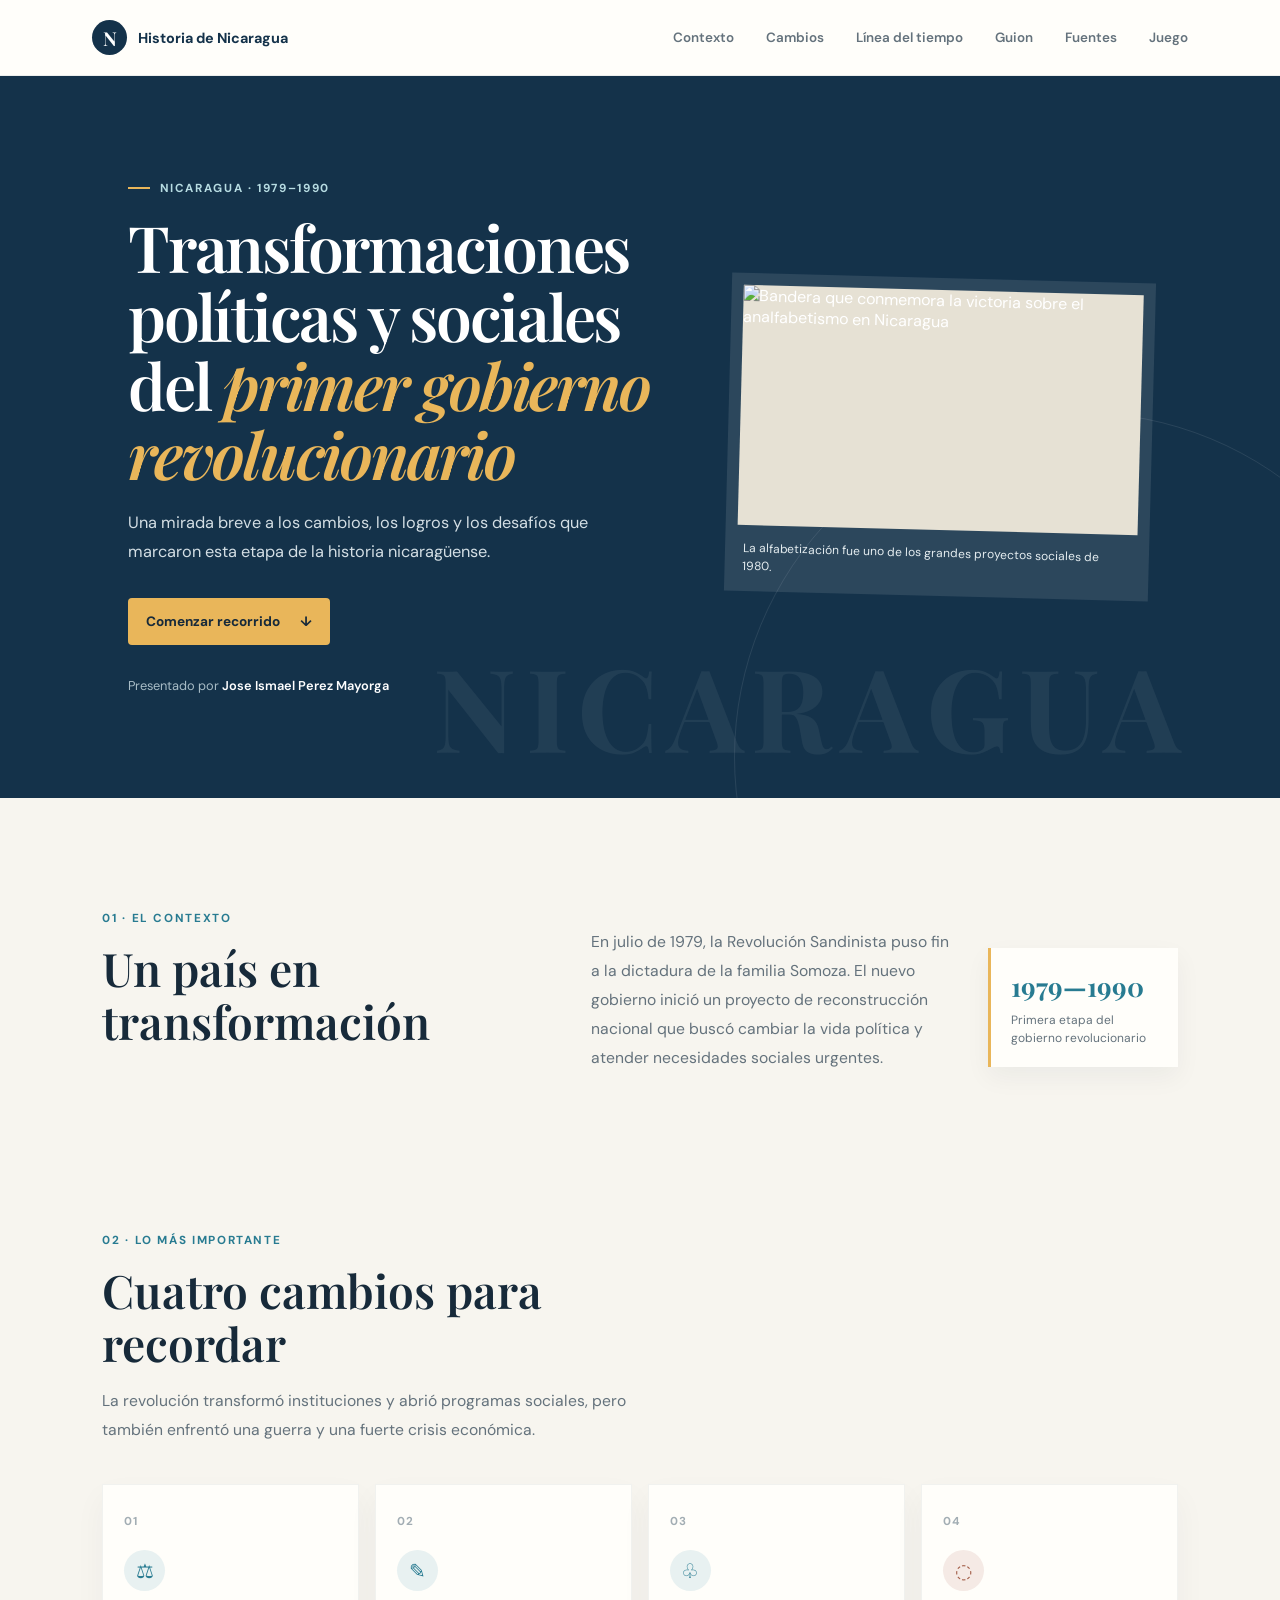
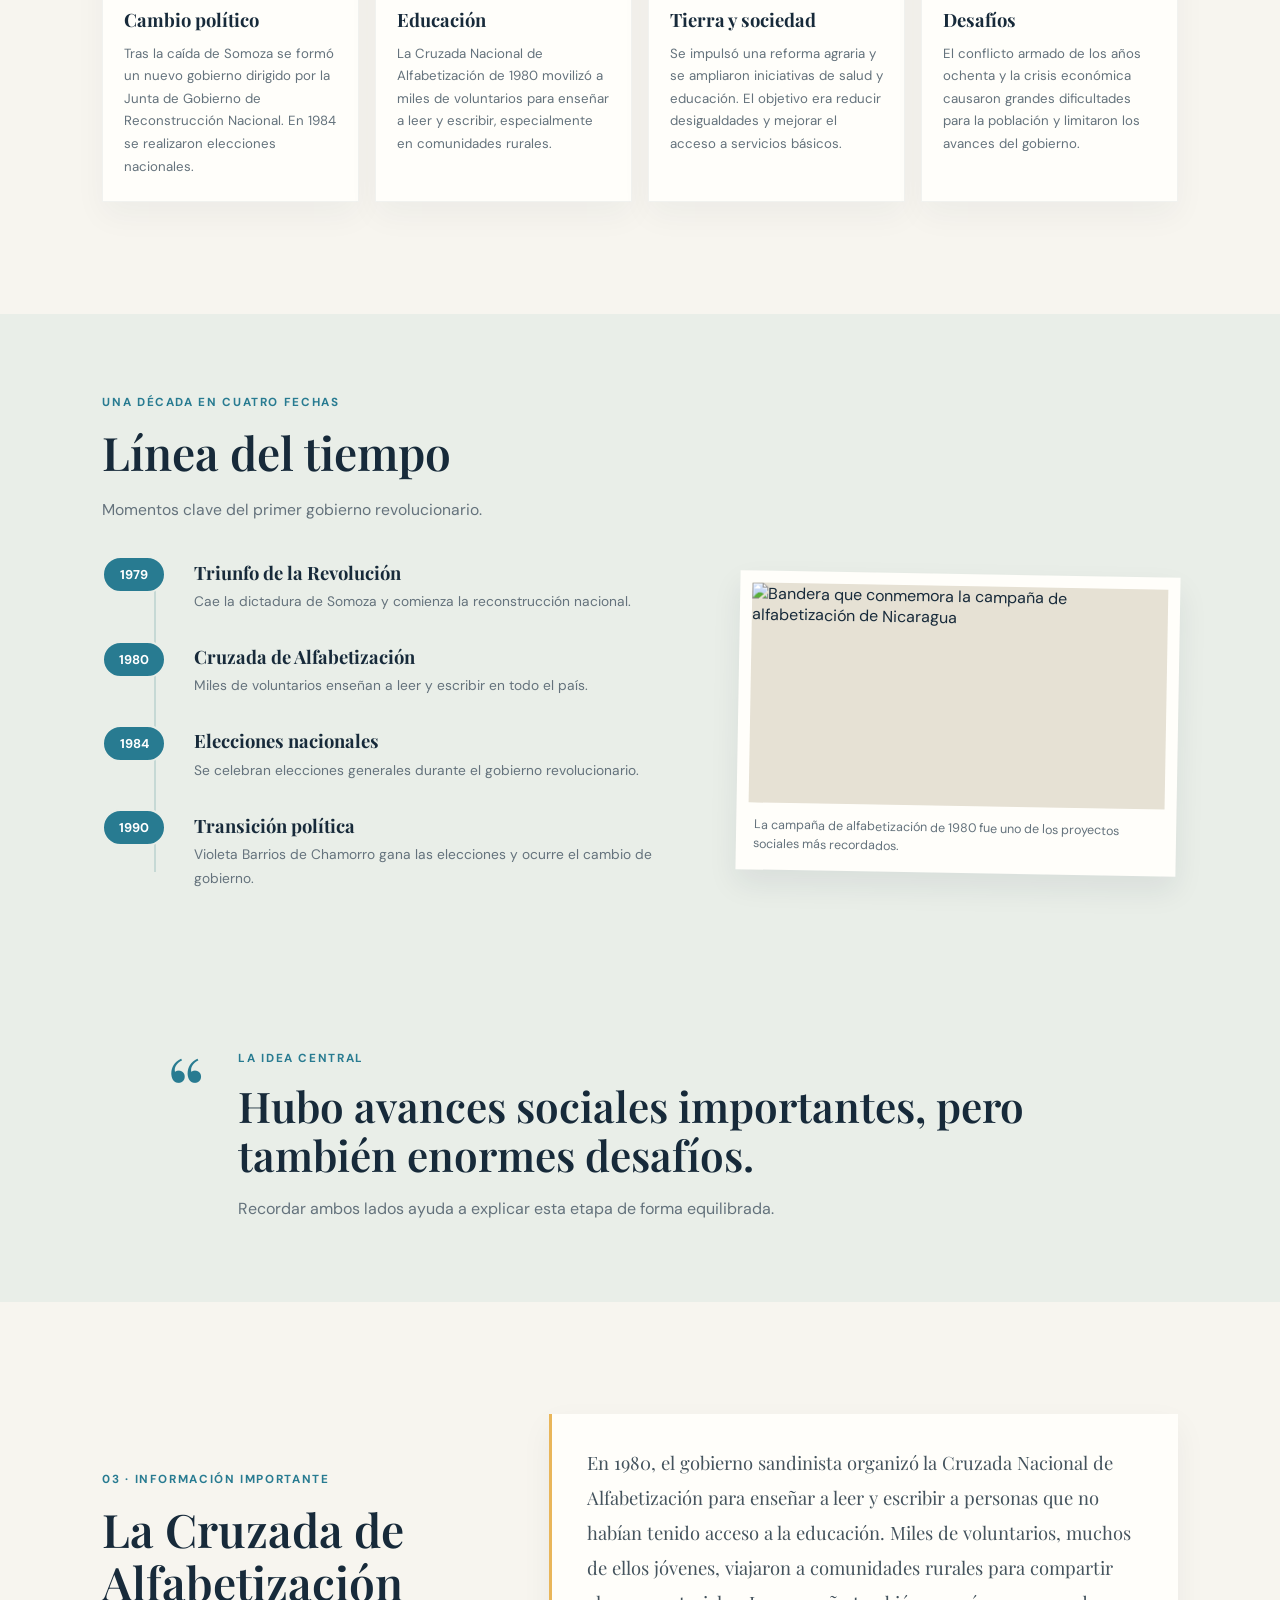
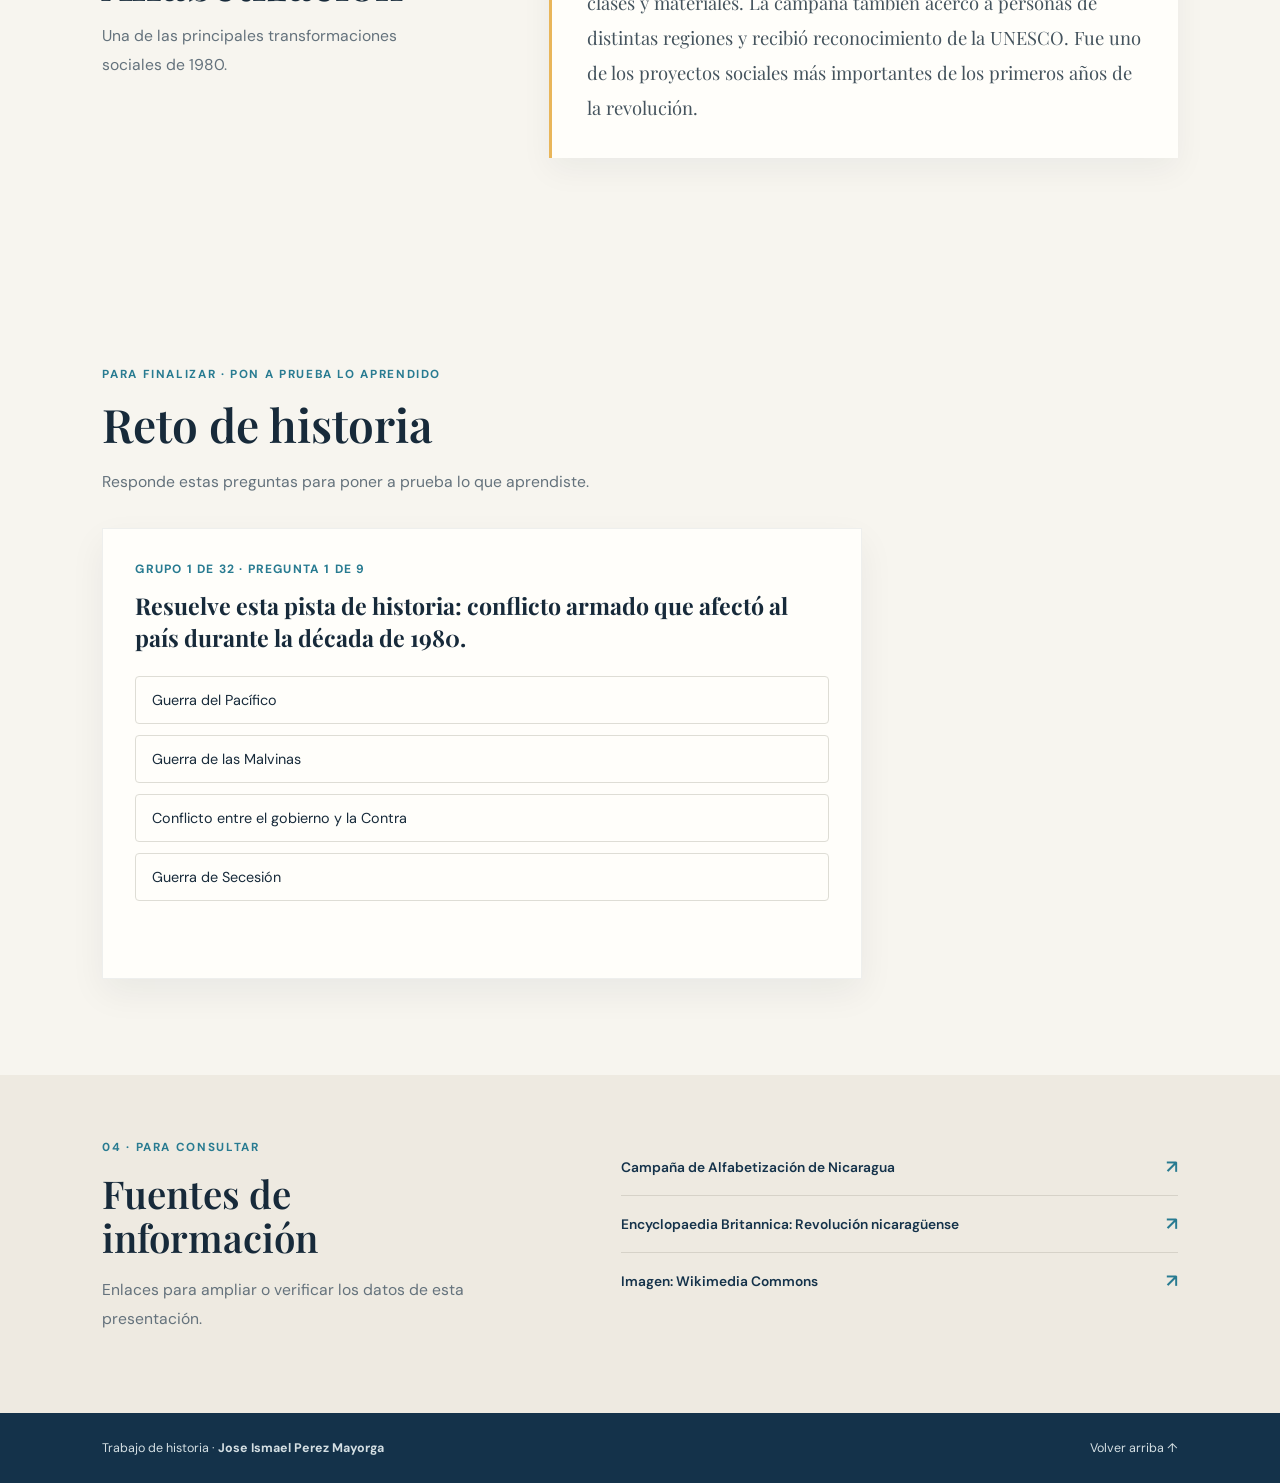
==== index.html @ a2d49618 "Simplify history quiz introduction Co-authored-by: Copilot <223556219+Copilot@users.noreply.github.c" ====
<!doctype html>
<html lang="es">
<head>
  <meta charset="utf-8">
  <meta name="viewport" content="width=device-width, initial-scale=1">
  <meta name="description" content="Presentación sobre las transformaciones políticas y sociales del primer gobierno revolucionario de Nicaragua.">
  <title>El primer gobierno revolucionario de Nicaragua</title>
  <link rel="preconnect" href="https://fonts.googleapis.com">
  <link rel="preconnect" href="https://fonts.gstatic.com" crossorigin>
  <link href="https://fonts.googleapis.com/css2?family=DM+Sans:wght@400;500;600;700&family=Playfair+Display:wght@600;700&display=swap" rel="stylesheet">
  <link rel="stylesheet" href="style.css">
  <script src="script.js" defer></script>
</head>
<body>
  <a class="skip-link" href="#contenido">Saltar al contenido</a>
  <header class="site-header">
    <a class="brand" href="#inicio" aria-label="Ir al inicio">
      <span class="brand-mark" aria-hidden="true">N</span>
      <span>Historia de Nicaragua</span>
    </a>
    <button class="menu-toggle" id="menuToggle" type="button" aria-expanded="false" aria-controls="siteNav">
      Menú
    </button>
    <nav class="site-nav" id="siteNav" aria-label="Navegación principal">
      <a href="#contexto">Contexto</a>
      <a href="#cambios">Cambios</a>
      <a href="#linea-tiempo">Línea del tiempo</a>
      <a href="#guion">Guion</a>
      <a href="#fuentes">Fuentes</a>
      <a href="#juego">Juego</a>
    </nav>
  </header>

  <main id="contenido">
    <section class="hero" id="inicio">
      <div class="hero-copy">
        <p class="eyebrow"><span></span> Nicaragua · 1979–1990</p>
        <h1>Transformaciones políticas y sociales del <em>primer gobierno revolucionario</em></h1>
        <p class="hero-intro">Una mirada breve a los cambios, los logros y los desafíos que marcaron esta etapa de la historia nicaragüense.</p>
        <a class="button button-light" href="#contexto">Comenzar recorrido <span aria-hidden="true">↓</span></a>
        <p class="student-name">Presentado por <strong>Jose Ismael Perez Mayorga</strong></p>
      </div>
      <figure class="hero-image">
        <img
          src="https://upload.wikimedia.org/wikipedia/commons/0/0a/Bandera_territorio_victorioso_analfabetismo.jpg"
          alt="Bandera que conmemora la victoria sobre el analfabetismo en Nicaragua"
          loading="eager">
        <figcaption>La alfabetización fue uno de los grandes proyectos sociales de 1980.</figcaption>
      </figure>
      <span class="hero-decoration" aria-hidden="true">NICARAGUA</span>
    </section>

    <section class="section intro-section" id="contexto">
      <div class="section-heading">
        <p class="eyebrow">01 · El contexto</p>
        <h2>Un país en transformación</h2>
      </div>
      <div class="intro-content">
        <p>En julio de 1979, la Revolución Sandinista puso fin a la dictadura de la familia Somoza. El nuevo gobierno inició un proyecto de reconstrucción nacional que buscó cambiar la vida política y atender necesidades sociales urgentes.</p>
        <div class="date-card">
          <strong>1979—1990</strong>
          <span>Primera etapa del gobierno revolucionario</span>
        </div>
      </div>
    </section>

    <section class="section changes-section" id="cambios">
      <div class="section-heading">
        <p class="eyebrow">02 · Lo más importante</p>
        <h2>Cuatro cambios para recordar</h2>
        <p class="section-lead">La revolución transformó instituciones y abrió programas sociales, pero también enfrentó una guerra y una fuerte crisis económica.</p>
      </div>
      <div class="change-grid">
        <article class="change-card">
          <span class="card-number">01</span>
          <span class="card-icon" aria-hidden="true">⚖</span>
          <h3>Cambio político</h3>
          <p>Tras la caída de Somoza se formó un nuevo gobierno dirigido por la Junta de Gobierno de Reconstrucción Nacional. En 1984 se realizaron elecciones nacionales.</p>
        </article>
        <article class="change-card">
          <span class="card-number">02</span>
          <span class="card-icon" aria-hidden="true">✎</span>
          <h3>Educación</h3>
          <p>La Cruzada Nacional de Alfabetización de 1980 movilizó a miles de voluntarios para enseñar a leer y escribir, especialmente en comunidades rurales.</p>
        </article>
        <article class="change-card">
          <span class="card-number">03</span>
          <span class="card-icon" aria-hidden="true">♧</span>
          <h3>Tierra y sociedad</h3>
          <p>Se impulsó una reforma agraria y se ampliaron iniciativas de salud y educación. El objetivo era reducir desigualdades y mejorar el acceso a servicios básicos.</p>
        </article>
        <article class="change-card challenge-card">
          <span class="card-number">04</span>
          <span class="card-icon" aria-hidden="true">◌</span>
          <h3>Desafíos</h3>
          <p>El conflicto armado de los años ochenta y la crisis económica causaron grandes dificultades para la población y limitaron los avances del gobierno.</p>
        </article>
      </div>
    </section>

    <section class="timeline-section" id="linea-tiempo">
      <div class="section timeline-inner">
        <div class="section-heading">
          <p class="eyebrow">Una década en cuatro fechas</p>
          <h2>Línea del tiempo</h2>
          <p class="section-lead">Momentos clave del primer gobierno revolucionario.</p>
        </div>
        <div class="timeline-layout">
          <ol class="timeline-list">
            <li class="timeline-item">
              <span class="timeline-year">1979</span>
              <div>
                <h3>Triunfo de la Revolución</h3>
                <p>Cae la dictadura de Somoza y comienza la reconstrucción nacional.</p>
              </div>
            </li>
            <li class="timeline-item">
              <span class="timeline-year">1980</span>
              <div>
                <h3>Cruzada de Alfabetización</h3>
                <p>Miles de voluntarios enseñan a leer y escribir en todo el país.</p>
              </div>
            </li>
            <li class="timeline-item">
              <span class="timeline-year">1984</span>
              <div>
                <h3>Elecciones nacionales</h3>
                <p>Se celebran elecciones generales durante el gobierno revolucionario.</p>
              </div>
            </li>
            <li class="timeline-item">
              <span class="timeline-year">1990</span>
              <div>
                <h3>Transición política</h3>
                <p>Violeta Barrios de Chamorro gana las elecciones y ocurre el cambio de gobierno.</p>
              </div>
            </li>
          </ol>
          <figure class="timeline-image">
            <img
              src="https://upload.wikimedia.org/wikipedia/commons/0/0a/Bandera_territorio_victorioso_analfabetismo.jpg"
              alt="Bandera que conmemora la campaña de alfabetización de Nicaragua"
              loading="lazy">
            <figcaption>La campaña de alfabetización de 1980 fue uno de los proyectos sociales más recordados.</figcaption>
          </figure>
        </div>
      </div>
    </section>

    <section class="highlight-section">
      <div class="highlight-mark" aria-hidden="true">“</div>
      <div>
        <p class="eyebrow">La idea central</p>
        <h2>Hubo avances sociales importantes, pero también enormes desafíos.</h2>
        <p>Recordar ambos lados ayuda a explicar esta etapa de forma equilibrada.</p>
      </div>
    </section>

    <section class="section script-section" id="guion">
      <div class="script-label">
        <p class="eyebrow">03 · Información importante</p>
        <h2>La Cruzada de Alfabetización</h2>
        <p>Una de las principales transformaciones sociales de 1980.</p>
      </div>
      <blockquote id="scriptText">En 1980, el gobierno sandinista organizó la Cruzada Nacional de Alfabetización para enseñar a leer y escribir a personas que no habían tenido acceso a la educación. Miles de voluntarios, muchos de ellos jóvenes, viajaron a comunidades rurales para compartir clases y materiales. La campaña también acercó a personas de distintas regiones y recibió reconocimiento de la UNESCO. Fue uno de los proyectos sociales más importantes de los primeros años de la revolución.</blockquote>
    </section>

    <section class="quiz-section" id="juego">
      <div class="section quiz-inner">
        <div class="section-heading">
          <p class="eyebrow">Para finalizar · Pon a prueba lo aprendido</p>
          <h2>Reto de historia</h2>
          <p class="section-lead">Responde estas preguntas para poner a prueba lo que aprendiste.</p>
        </div>
        <div class="quiz-card" id="quizCard">
          <p class="quiz-progress" id="quizProgress" aria-live="polite"></p>
          <h3 class="quiz-question" id="quizQuestion"></h3>
          <div class="quiz-options" id="quizOptions"></div>
          <p class="quiz-feedback" id="quizFeedback" aria-live="polite"></p>
          <button class="button button-dark quiz-next" id="quizNext" type="button" hidden>Siguiente pregunta →</button>
        </div>
      </div>
    </section>

    <section class="sources-section" id="fuentes">
      <div class="section sources-inner">
        <div>
          <p class="eyebrow">04 · Para consultar</p>
          <h2>Fuentes de información</h2>
          <p>Enlaces para ampliar o verificar los datos de esta presentación.</p>
        </div>
        <ul class="source-list">
          <li><a href="https://en.wikipedia.org/wiki/Nicaraguan_Literacy_Campaign" target="_blank" rel="noopener noreferrer">Campaña de Alfabetización de Nicaragua <span>↗</span></a></li>
          <li><a href="https://www.britannica.com/event/Nicaraguan-Revolution" target="_blank" rel="noopener noreferrer">Encyclopaedia Britannica: Revolución nicaragüense <span>↗</span></a></li>
          <li><a href="https://commons.wikimedia.org/wiki/File:Bandera_territorio_victorioso_analfabetismo.jpg" target="_blank" rel="noopener noreferrer">Imagen: Wikimedia Commons <span>↗</span></a></li>
        </ul>
      </div>
    </section>
  </main>

  <footer class="site-footer">
    <p>Trabajo de historia · <strong>Jose Ismael Perez Mayorga</strong></p>
    <a href="#inicio">Volver arriba ↑</a>
  </footer>
</body>
</html>
---- style.css ----
:root {
  color-scheme: light;
  --ink: #172a3a;
  --muted: #64727c;
  --paper: #f7f5ef;
  --white: #fffefa;
  --navy: #14324a;
  --blue: #287b91;
  --gold: #e9b65a;
  --line: #deddd5;
  font-family: "DM Sans", sans-serif;
  font-synthesis: none;
  text-rendering: optimizeLegibility;
}

* {
  box-sizing: border-box;
}

html {
  scroll-behavior: smooth;
  overflow-x: clip;
}

body {
  margin: 0;
  background: var(--paper);
  color: var(--ink);
}

a {
  color: inherit;
}

img {
  max-width: 100%;
}

.skip-link {
  position: absolute;
  top: -3rem;
  left: 1rem;
  z-index: 10;
  padding: .7rem 1rem;
  background: var(--white);
}

.skip-link:focus {
  top: 1rem;
}

.site-header {
  position: relative;
  z-index: 2;
  display: flex;
  align-items: center;
  justify-content: space-between;
  min-height: 76px;
  padding: 0 7.2%;
  background: var(--white);
  border-bottom: 1px solid rgba(20, 50, 74, .08);
}

.brand,
.site-nav,
.site-nav a {
  display: flex;
  align-items: center;
}

.brand {
  gap: .7rem;
  color: var(--navy);
  font-size: .9rem;
  font-weight: 700;
  text-decoration: none;
}

.brand-mark {
  display: grid;
  width: 35px;
  height: 35px;
  place-items: center;
  border-radius: 50%;
  background: var(--navy);
  color: white;
  font-family: "Playfair Display", serif;
  font-size: 1.2rem;
}

.site-nav {
  gap: 2rem;
}

.site-nav a {
  min-height: 44px;
  color: var(--muted);
  font-size: .84rem;
  font-weight: 600;
  text-decoration: none;
  transition: color .2s ease;
}

.site-nav a:hover,
.site-nav a:focus-visible {
  color: var(--blue);
}

.menu-toggle {
  display: none;
  border: 1px solid var(--line);
  border-radius: 6px;
  background: transparent;
  color: var(--ink);
  font: inherit;
  padding: .55rem .8rem;
}

.hero {
  position: relative;
  display: grid;
  grid-template-columns: 1.12fr .88fr;
  align-items: center;
  gap: 6%;
  min-height: 590px;
  overflow: hidden;
  padding: 6.5rem 10%;
  background: var(--navy);
  color: white;
}

.hero::before {
  position: absolute;
  right: -9rem;
  bottom: -19rem;
  width: 43rem;
  height: 43rem;
  border: 1px solid rgba(255, 255, 255, .09);
  border-radius: 50%;
  content: "";
}

.hero-copy,
.hero-image {
  position: relative;
  z-index: 1;
}

.eyebrow {
  margin: 0 0 1rem;
  color: var(--blue);
  font-size: .73rem;
  font-weight: 700;
  letter-spacing: .14em;
  text-transform: uppercase;
}

.hero .eyebrow {
  display: flex;
  align-items: center;
  gap: .6rem;
  color: #b7dce2;
}

.hero .eyebrow span {
  width: 22px;
  height: 2px;
  background: var(--gold);
}

h1,
h2,
h3,
p,
figure {
  margin-top: 0;
}

h1,
h2 {
  font-family: "Playfair Display", Georgia, serif;
  font-weight: 600;
}

h1 {
  max-width: 700px;
  margin-bottom: 1.2rem;
  font-size: clamp(2.6rem, 5vw, 4.7rem);
  line-height: 1.08;
  letter-spacing: -.035em;
}

h1 em {
  color: var(--gold);
  font-weight: 600;
}

.hero-intro {
  max-width: 520px;
  margin-bottom: 2rem;
  color: #d3dee4;
  font-size: 1.02rem;
  line-height: 1.8;
}

.button {
  display: inline-flex;
  align-items: center;
  justify-content: center;
  gap: 1.2rem;
  min-height: 47px;
  padding: .75rem 1.15rem;
  border: 0;
  border-radius: 4px;
  font: inherit;
  font-size: .85rem;
  font-weight: 700;
  text-decoration: none;
  cursor: pointer;
  transition: transform .2s ease, background .2s ease;
}

.button:hover {
  transform: translateY(-2px);
}

.button-light {
  background: var(--gold);
  color: var(--ink);
}

.button-dark {
  background: var(--navy);
  color: white;
}

.student-name {
  margin: 2rem 0 0;
  color: #a9bdc7;
  font-size: .8rem;
}

.student-name strong {
  color: white;
  font-weight: 600;
}

.hero-image {
  width: min(100%, 430px);
  margin: 0 auto;
  padding: 12px;
  background: rgba(255, 255, 255, .1);
  transform: rotate(1.5deg);
}

.hero-image img {
  display: block;
  width: 100%;
  max-height: 325px;
  min-height: 240px;
  object-fit: cover;
  background: #e6e1d4;
}

.hero-image figcaption {
  padding: .85rem .35rem .25rem;
  color: #e5edf0;
  font-size: .75rem;
  line-height: 1.5;
}

.hero-decoration {
  position: absolute;
  right: 7%;
  bottom: 1rem;
  color: rgba(255, 255, 255, .06);
  font-family: "Playfair Display", serif;
  font-size: clamp(3rem, 9vw, 8rem);
  font-weight: 700;
  letter-spacing: .08em;
  pointer-events: none;
}

.section {
  width: min(1120px, 84%);
  margin: 0 auto;
}

.intro-section > *,
.intro-content > *,
.timeline-layout > *,
.script-section > *,
.sources-inner > *,
.change-card {
  min-width: 0;
}

.intro-section {
  display: grid;
  grid-template-columns: .8fr 1.2fr;
  gap: 9%;
  padding-top: 7rem;
  padding-bottom: 7rem;
}

.section h2,
.highlight-section h2 {
  margin-bottom: 1rem;
  font-size: clamp(2rem, 3.6vw, 3.2rem);
  line-height: 1.15;
}

.intro-content {
  display: grid;
  grid-template-columns: 1fr 190px;
  align-items: center;
  gap: 2rem;
}

.intro-content > p,
.section-lead,
.script-label > p:not(.eyebrow),
.sources-inner > div > p:not(.eyebrow) {
  color: var(--muted);
  font-size: .98rem;
  line-height: 1.85;
}

.date-card {
  display: flex;
  flex-direction: column;
  gap: .45rem;
  padding: 1.25rem;
  border-left: 3px solid var(--gold);
  background: var(--white);
  box-shadow: 0 10px 24px rgba(23, 42, 58, .05);
}

.date-card strong {
  color: var(--blue);
  font-family: "Playfair Display", serif;
  font-size: 1.65rem;
}

.date-card span {
  color: var(--muted);
  font-size: .75rem;
  line-height: 1.5;
}

.changes-section {
  padding-top: 1rem;
  padding-bottom: 7rem;
}

.timeline-section {
  padding: 5rem 0;
  background: #e9eee8;
}

.timeline-inner {
  padding: 0;
}

.timeline-section .section-heading {
  margin-bottom: 2rem;
}

.timeline-layout {
  display: grid;
  grid-template-columns: 1fr .8fr;
  align-items: center;
  gap: 8%;
}

.timeline-list {
  position: relative;
  display: grid;
  gap: 0;
  margin: 0;
  padding: 0;
  list-style: none;
}

.timeline-list::before {
  position: absolute;
  top: 1.15rem;
  bottom: 1.15rem;
  left: 3.2rem;
  width: 2px;
  background: #c6d9d5;
  content: "";
}

.timeline-item {
  position: relative;
  display: grid;
  grid-template-columns: 4.5rem 1fr;
  gap: 1.2rem;
  padding: 0 0 1.7rem;
}

.timeline-item:last-child {
  padding-bottom: 0;
}

.timeline-year {
  z-index: 1;
  display: grid;
  width: 4rem;
  height: 2.3rem;
  place-items: center;
  border: 2px solid #e9eee8;
  border-radius: 2rem;
  background: var(--blue);
  color: white;
  font-size: .8rem;
  font-weight: 700;
}

.timeline-item h3 {
  margin: .2rem 0 .35rem;
  font-family: "Playfair Display", Georgia, serif;
  font-size: 1.15rem;
}

.timeline-item p {
  max-width: 470px;
  margin-bottom: 0;
  color: var(--muted);
  font-size: .86rem;
  line-height: 1.7;
}

.timeline-image {
  margin: 0;
  padding: 12px;
  background: var(--white);
  box-shadow: 0 14px 30px rgba(23, 42, 58, .08);
  transform: rotate(1deg);
}

.timeline-image img {
  display: block;
  width: 100%;
  max-height: 300px;
  min-height: 220px;
  object-fit: cover;
  background: #e6e1d4;
}

.timeline-image figcaption {
  padding: .8rem .35rem .2rem;
  color: var(--muted);
  font-size: .78rem;
  line-height: 1.55;
}

.section-heading {
  max-width: 620px;
  margin-bottom: 2.5rem;
}

.section-lead {
  max-width: 570px;
  margin-bottom: 0;
}

.change-grid {
  display: grid;
  grid-template-columns: repeat(4, 1fr);
  gap: 1rem;
}

.change-card {
  position: relative;
  min-height: 275px;
  padding: 1.45rem 1.3rem;
  background: var(--white);
  border: 1px solid rgba(20, 50, 74, .06);
  box-shadow: 0 14px 30px rgba(23, 42, 58, .045);
}

.change-card::after {
  position: absolute;
  right: 0;
  bottom: 0;
  left: 0;
  height: 3px;
  background: var(--blue);
  content: "";
  transform: scaleX(0);
  transform-origin: left;
  transition: transform .25s ease;
}

.change-card:hover::after {
  transform: scaleX(1);
}

.challenge-card::after {
  background: #bb755b;
}

.card-number {
  color: #a2adb3;
  font-size: .72rem;
  font-weight: 700;
  letter-spacing: .1em;
}

.card-icon {
  display: grid;
  width: 41px;
  height: 41px;
  margin: 1.3rem 0 1rem;
  place-items: center;
  border-radius: 50%;
  background: #e8f1f1;
  color: var(--blue);
  font-size: 1.25rem;
}

.challenge-card .card-icon {
  background: #f5eae5;
  color: #a35e48;
}

.change-card h3 {
  margin-bottom: .65rem;
  font-family: "Playfair Display", Georgia, serif;
  font-size: 1.15rem;
}

.change-card p {
  margin-bottom: 0;
  color: var(--muted);
  font-size: .83rem;
  line-height: 1.7;
}

.highlight-section {
  display: flex;
  align-items: flex-start;
  gap: 2rem;
  padding: 5rem 13%;
  background: #e9eee8;
}

.highlight-mark {
  color: var(--blue);
  font-family: "Playfair Display", serif;
  font-size: 6rem;
  line-height: .8;
}

.highlight-section > div:last-child {
  max-width: 850px;
}

.highlight-section h2 {
  max-width: 800px;
  font-size: clamp(2rem, 3.3vw, 3rem);
}

.highlight-section > div > p:last-child {
  margin-bottom: 0;
  color: var(--muted);
  line-height: 1.7;
}

.script-section {
  display: grid;
  grid-template-columns: .7fr 1.3fr;
  align-items: center;
  gap: 10%;
  padding-top: 7rem;
  padding-bottom: 7rem;
}

.script-label h2 {
  margin-bottom: .75rem;
}

.script-label > p:not(.eyebrow) {
  margin-bottom: 1.4rem;
}

blockquote {
  margin: 0;
  padding: 2rem 2.2rem;
  border-left: 3px solid var(--gold);
  background: var(--white);
  box-shadow: 0 12px 30px rgba(23, 42, 58, .05);
  color: #44535d;
  font-family: "Playfair Display", Georgia, serif;
  font-size: 1.15rem;
  line-height: 1.9;
}

.sources-section {
  background: #eeeae1;
}

.sources-inner {
  display: grid;
  grid-template-columns: .85fr 1.15fr;
  gap: 10%;
  padding-top: 4rem;
  padding-bottom: 4rem;
}

.sources-inner h2 {
  font-size: 2.4rem;
}

.source-list {
  margin: 0;
  padding: 0;
  list-style: none;
}

.source-list li + li {
  border-top: 1px solid #d6d2c8;
}

.source-list a {
  display: flex;
  align-items: center;
  justify-content: space-between;
  gap: 1rem;
  min-height: 56px;
  color: var(--navy);
  font-size: .86rem;
  font-weight: 600;
  text-decoration: none;
}

.source-list a:hover {
  color: var(--blue);
}

.source-list span {
  color: var(--blue);
  font-size: 1.15rem;
}

.quiz-section {
  padding: 6rem 0;
  background: var(--paper);
}

.quiz-inner .section-heading {
  margin-bottom: 2rem;
}

.quiz-card {
  max-width: 760px;
  padding: 2rem;
  background: var(--white);
  border: 1px solid rgba(20, 50, 74, .07);
  box-shadow: 0 14px 34px rgba(23, 42, 58, .06);
}

.quiz-progress {
  margin-bottom: .8rem;
  color: var(--blue);
  font-size: .75rem;
  font-weight: 700;
  letter-spacing: .1em;
  text-transform: uppercase;
}

.quiz-question {
  margin-bottom: 1.3rem;
  font-family: "Playfair Display", Georgia, serif;
  font-size: 1.45rem;
  line-height: 1.4;
}

.quiz-options {
  display: grid;
  gap: .7rem;
}

.quiz-option {
  min-height: 48px;
  padding: .75rem 1rem;
  border: 1px solid var(--line);
  border-radius: 4px;
  background: transparent;
  color: var(--ink);
  font: inherit;
  font-size: .9rem;
  text-align: left;
  cursor: pointer;
  transition: border-color .2s ease, background .2s ease;
}

.quiz-option:hover:not(:disabled) {
  border-color: var(--blue);
  background: #f0f6f5;
}

.quiz-option.is-correct {
  border-color: #3e8c67;
  background: #edf6ef;
}

.quiz-option.is-incorrect {
  border-color: #bd6e5c;
  background: #fbefec;
}

.quiz-option:disabled {
  cursor: default;
}

.quiz-question,
.quiz-feedback,
.quiz-option,
.source-list a,
blockquote {
  overflow-wrap: anywhere;
}

.quiz-feedback {
  min-height: 1.5rem;
  margin: 1rem 0 .3rem;
  color: var(--blue);
  font-size: .9rem;
  font-weight: 600;
  line-height: 1.6;
}

.quiz-next[hidden] {
  display: none;
}

.site-footer {
  display: flex;
  align-items: center;
  justify-content: space-between;
  min-height: 70px;
  padding: 1rem 8%;
  background: var(--navy);
  color: #d4dfe3;
  font-size: .78rem;
}

.site-footer p {
  margin: 0;
}

.site-footer a {
  text-decoration: none;
}

.site-footer a:hover {
  color: var(--gold);
}

:focus-visible {
  outline: 3px solid var(--gold);
  outline-offset: 3px;
}

@media (max-width: 920px) {
  .hero {
    gap: 4%;
    padding-right: 7%;
    padding-left: 7%;
  }

  .hero {
    grid-template-columns: minmax(0, 1.12fr) minmax(0, .88fr);
  }

  .change-grid {
    grid-template-columns: repeat(2, 1fr);
  }

  .change-card {
    min-height: 235px;
  }
}

@media (max-width: 800px) {
  .site-header {
    min-height: 68px;
    padding: 0 6%;
  }

  .menu-toggle {
    display: block;
  }

  .site-nav {
    position: absolute;
    top: 100%;
    right: 0;
    left: 0;
    display: none;
    align-items: stretch;
    gap: 0;
    padding: .5rem 6% 1rem;
    background: var(--white);
    box-shadow: 0 12px 20px rgba(23, 42, 58, .08);
  }

  .site-nav.is-open {
    display: flex;
    flex-direction: column;
  }

  .site-nav a {
    min-height: 44px;
    border-bottom: 1px solid var(--line);
  }
}

@media (min-width: 681px) and (max-width: 800px) {
  .hero {
    grid-template-columns: minmax(0, 1fr);
    gap: 2rem;
    min-height: 0;
    padding: 4rem 7%;
  }

  .hero-copy {
    max-width: 650px;
  }

  .hero-image {
    width: min(100%, 520px);
    margin-left: 0;
  }
}

@media (max-width: 680px) {
  .hero {
    grid-template-columns: minmax(0, 1fr);
    gap: 2.5rem;
    min-height: 0;
    padding: 4.5rem 6% 4rem;
  }

  h1 {
    font-size: clamp(2.2rem, 10vw, 3.2rem);
  }

  .hero-copy,
  .hero-image {
    min-width: 0;
  }

  .hero-image {
    width: min(100%, 420px);
    margin-left: 0;
  }

  .hero-image img {
    max-height: 260px;
  }

  .section {
    width: 88%;
  }

  .intro-section,
  .script-section,
  .sources-inner {
    grid-template-columns: 1fr;
    gap: 1.5rem;
  }

  .intro-section,
  .script-section {
    padding-top: 4.5rem;
    padding-bottom: 4.5rem;
  }

  .intro-content {
    grid-template-columns: 1fr;
    gap: 1rem;
  }

  .date-card {
    max-width: 230px;
  }

  .changes-section {
    padding-bottom: 4.5rem;
  }

  .timeline-section {
    padding: 4rem 0;
  }

  .timeline-layout {
    grid-template-columns: 1fr;
    gap: 2rem;
  }

  .timeline-image {
    width: min(100%, 430px);
  }

  .change-grid {
    grid-template-columns: 1fr;
  }

  .change-card {
    min-height: auto;
  }

  .highlight-section {
    gap: 1rem;
    padding: 3.5rem 6%;
  }

  .highlight-mark {
    font-size: 4rem;
  }

  blockquote {
    padding: 1.5rem;
    font-size: 1.03rem;
  }

  .quiz-section {
    padding: 4rem 0;
  }

  .quiz-card {
    padding: 1.4rem;
  }

  .sources-inner {
    padding-top: 3.5rem;
    padding-bottom: 3.5rem;
  }

  .site-footer {
    align-items: flex-start;
    gap: .8rem;
    flex-direction: column;
    padding: 1.3rem 6%;
  }
}

@media (max-width: 360px) {
  .brand {
    gap: .45rem;
    font-size: .78rem;
  }

  .brand-mark {
    width: 31px;
    height: 31px;
  }

  .hero-decoration {
    right: 3%;
    font-size: 2.8rem;
  }

  .timeline-item {
    grid-template-columns: 3.5rem minmax(0, 1fr);
    gap: .9rem;
  }

  .timeline-year {
    width: 3.4rem;
    font-size: .73rem;
  }

  .timeline-list::before {
    left: 2.7rem;
  }

  .quiz-card {
    padding: 1.1rem;
  }
}

@media (prefers-reduced-motion: reduce) {
  *,
  *::before,
  *::after {
    scroll-behavior: auto !important;
    transition-duration: .01ms !important;
  }
}
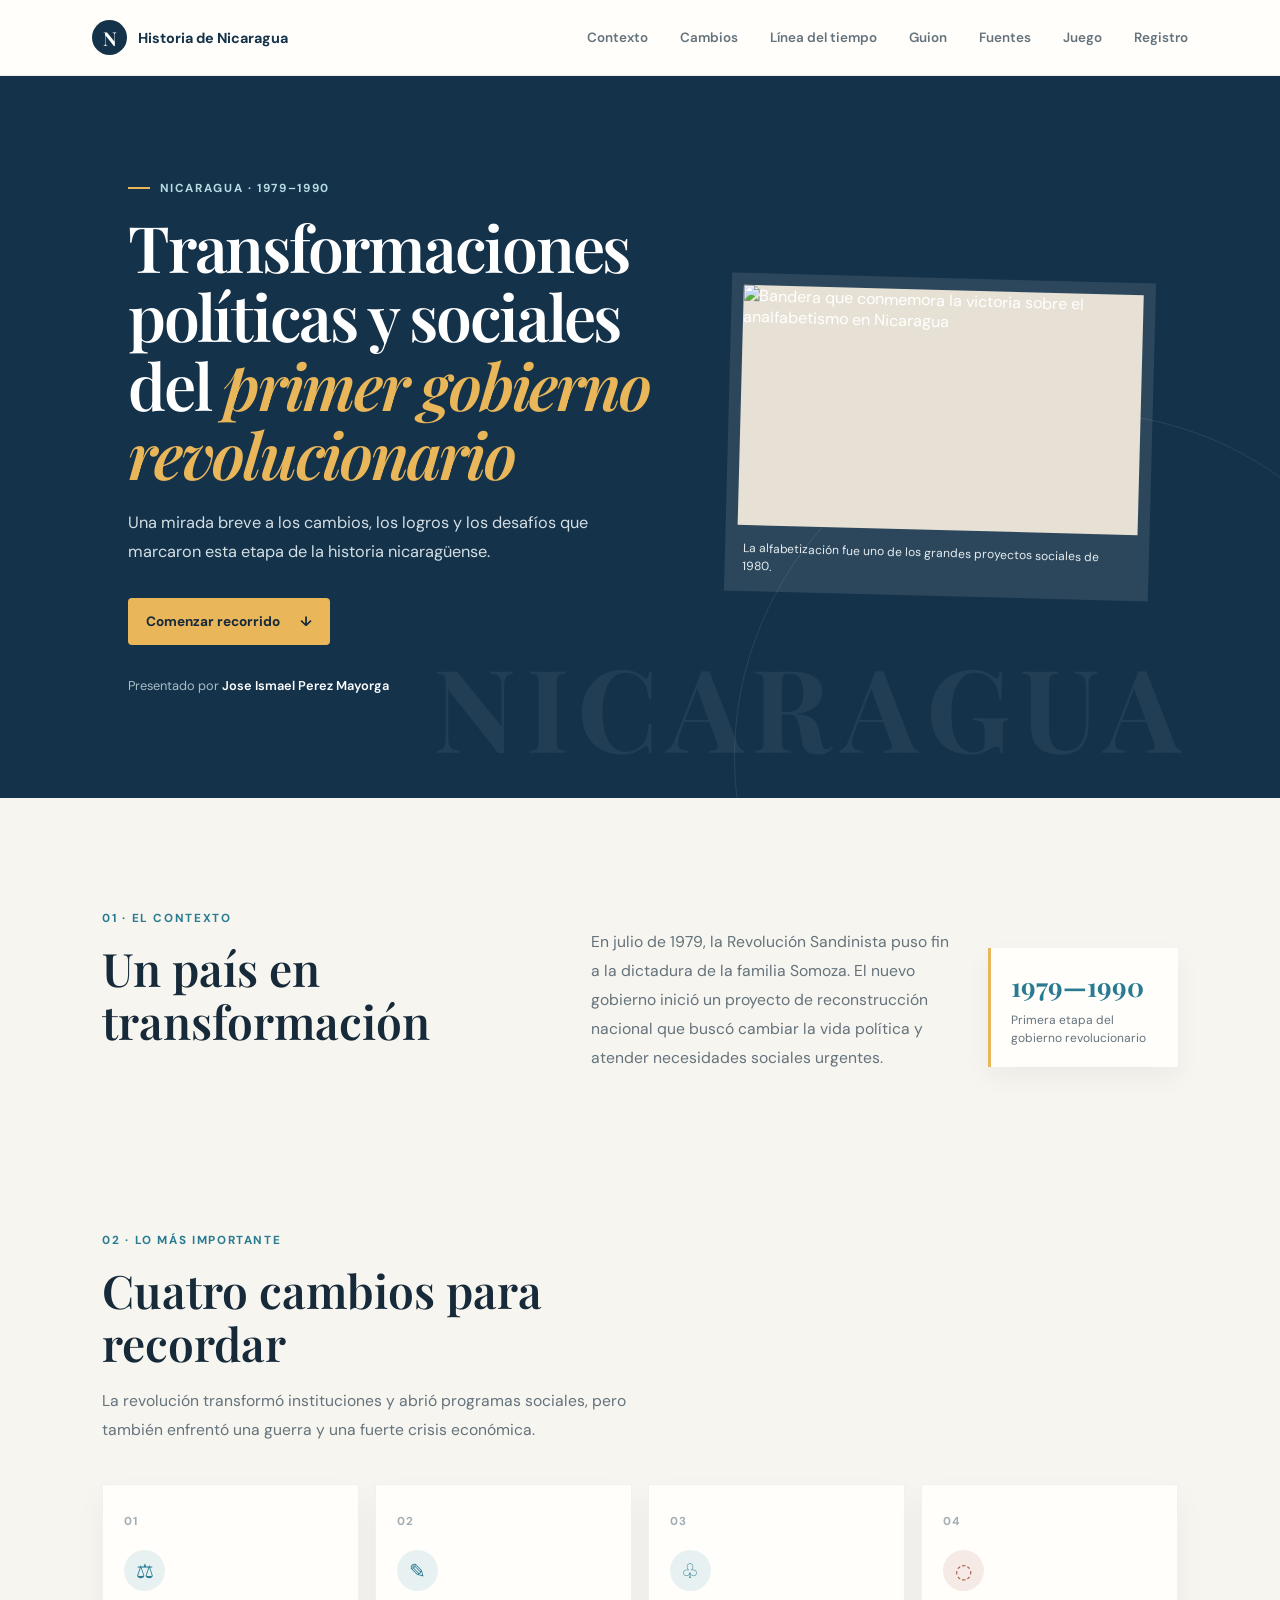
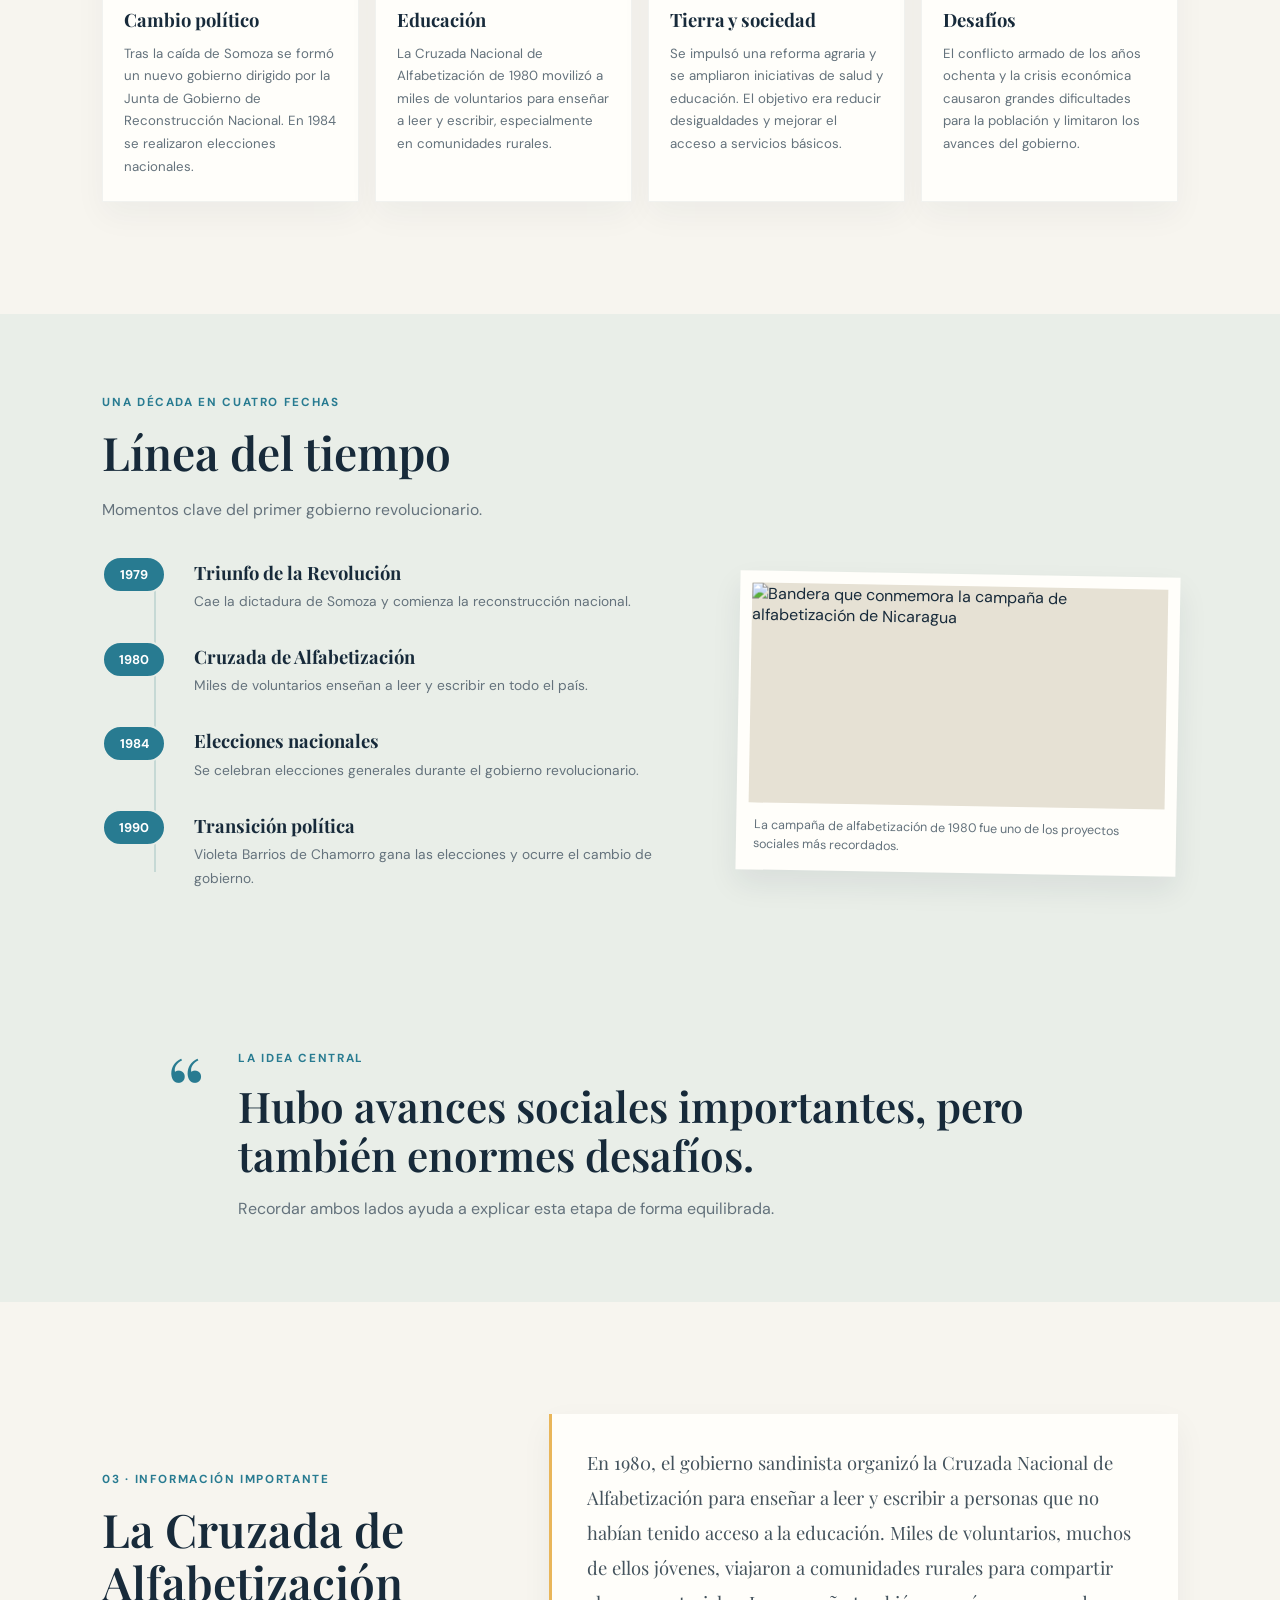
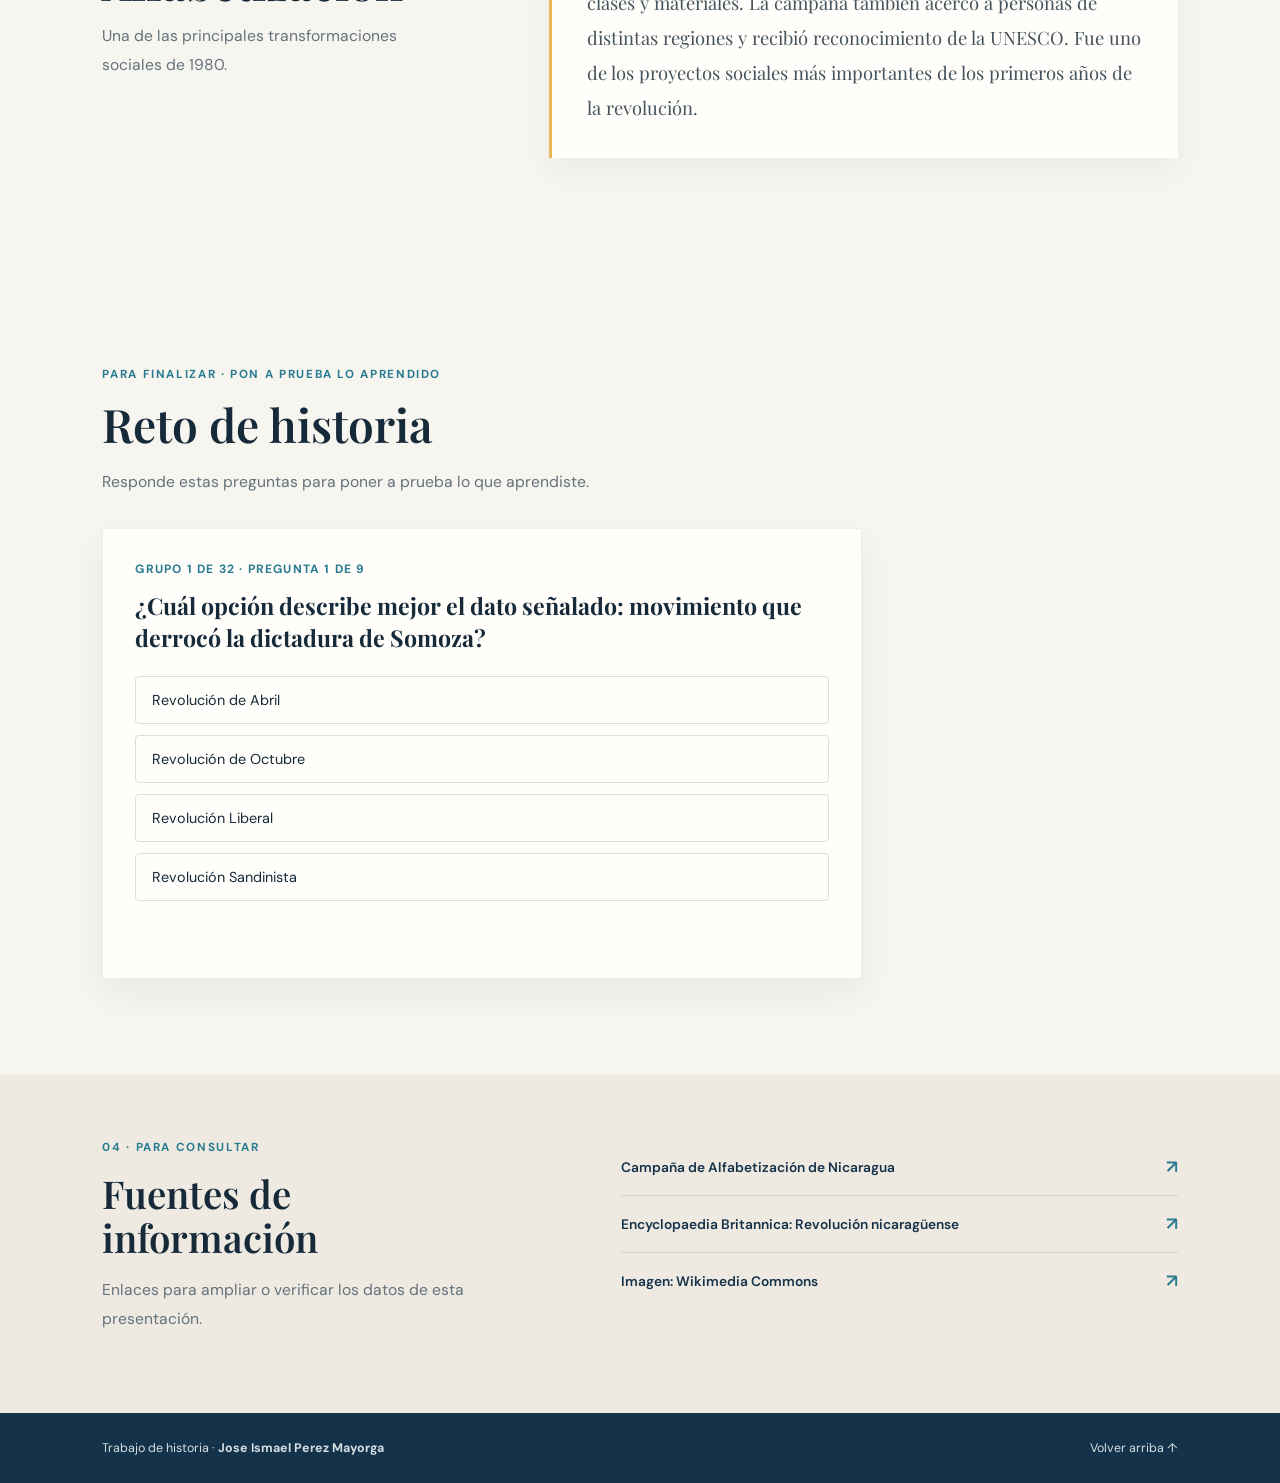
==== commit 8c74fd09: "Add transparent participant registration page Co-authored-by: Copilot <223556219+Copilot@users.norep" ====
--- a/index.html
+++ b/index.html
@@ -28,6 +28,7 @@
       <a href="#guion">Guion</a>
       <a href="#fuentes">Fuentes</a>
       <a href="#juego">Juego</a>
+      <a href="participantes.html">Registro</a>
     </nav>
   </header>
 
--- a/style.css
+++ b/style.css
@@ -737,6 +737,132 @@
   display: none;
 }
 
+.registration-main {
+  display: grid;
+  min-height: calc(100vh - 146px);
+  place-items: center;
+  padding: 4rem 6%;
+  background:
+    radial-gradient(ellipse at 10% 10%, rgba(233, 182, 90, .14), transparent 35%),
+    var(--paper);
+}
+
+.registration-card {
+  width: min(100%, 620px);
+  padding: clamp(1.4rem, 5vw, 3rem);
+  background: var(--white);
+  box-shadow: 0 16px 45px rgba(23, 42, 58, .08);
+}
+
+.registration-card h1 {
+  margin-bottom: .8rem;
+  color: var(--navy);
+  font-size: clamp(2.1rem, 6vw, 3.2rem);
+}
+
+.registration-intro {
+  margin-bottom: 1.5rem;
+  color: var(--muted);
+  line-height: 1.75;
+}
+
+.privacy-notice {
+  margin-bottom: 1.5rem;
+  padding: 1rem 1.1rem;
+  border-left: 3px solid var(--gold);
+  background: #f7f5ef;
+  font-size: .88rem;
+  line-height: 1.65;
+}
+
+.privacy-notice strong {
+  color: var(--navy);
+}
+
+.privacy-notice p {
+  margin: .35rem 0 0;
+  color: var(--muted);
+}
+
+.registration-form {
+  display: grid;
+  gap: .65rem;
+}
+
+.registration-form > label:not(.consent-label) {
+  margin-top: .35rem;
+  color: var(--ink);
+  font-size: .88rem;
+  font-weight: 700;
+}
+
+.registration-form > input {
+  width: 100%;
+  min-height: 48px;
+  padding: .7rem .8rem;
+  border: 1px solid var(--line);
+  border-radius: 4px;
+  background: white;
+  color: var(--ink);
+  font: inherit;
+}
+
+.registration-form > input:disabled {
+  background: #f0efeb;
+  color: #777;
+  cursor: not-allowed;
+}
+
+.consent-label {
+  display: flex;
+  align-items: flex-start;
+  gap: .7rem;
+  margin: .7rem 0;
+  color: var(--muted);
+  font-size: .83rem;
+  line-height: 1.6;
+}
+
+.consent-label input {
+  width: 18px;
+  height: 18px;
+  flex: 0 0 auto;
+  margin: .15rem 0 0;
+  accent-color: var(--blue);
+}
+
+.registration-submit {
+  justify-self: start;
+}
+
+.registration-submit:disabled {
+  opacity: .58;
+  cursor: not-allowed;
+  transform: none;
+}
+
+.registration-status {
+  min-height: 2.8rem;
+  margin: .25rem 0 0;
+  color: var(--muted);
+  font-size: .85rem;
+  line-height: 1.6;
+  overflow-wrap: anywhere;
+}
+
+.registration-back {
+  display: inline-block;
+  margin-top: 1rem;
+  color: var(--blue);
+  font-size: .88rem;
+  font-weight: 600;
+  text-decoration: none;
+}
+
+.registration-back:hover {
+  text-decoration: underline;
+}
+
 .site-footer {
   display: flex;
   align-items: center;
@@ -936,6 +1062,15 @@
     padding: 1.4rem;
   }
 
+  .registration-main {
+    min-height: calc(100vh - 134px);
+    padding: 2rem 6%;
+  }
+
+  .registration-submit {
+    width: 100%;
+  }
+
   .sources-inner {
     padding-top: 3.5rem;
     padding-bottom: 3.5rem;
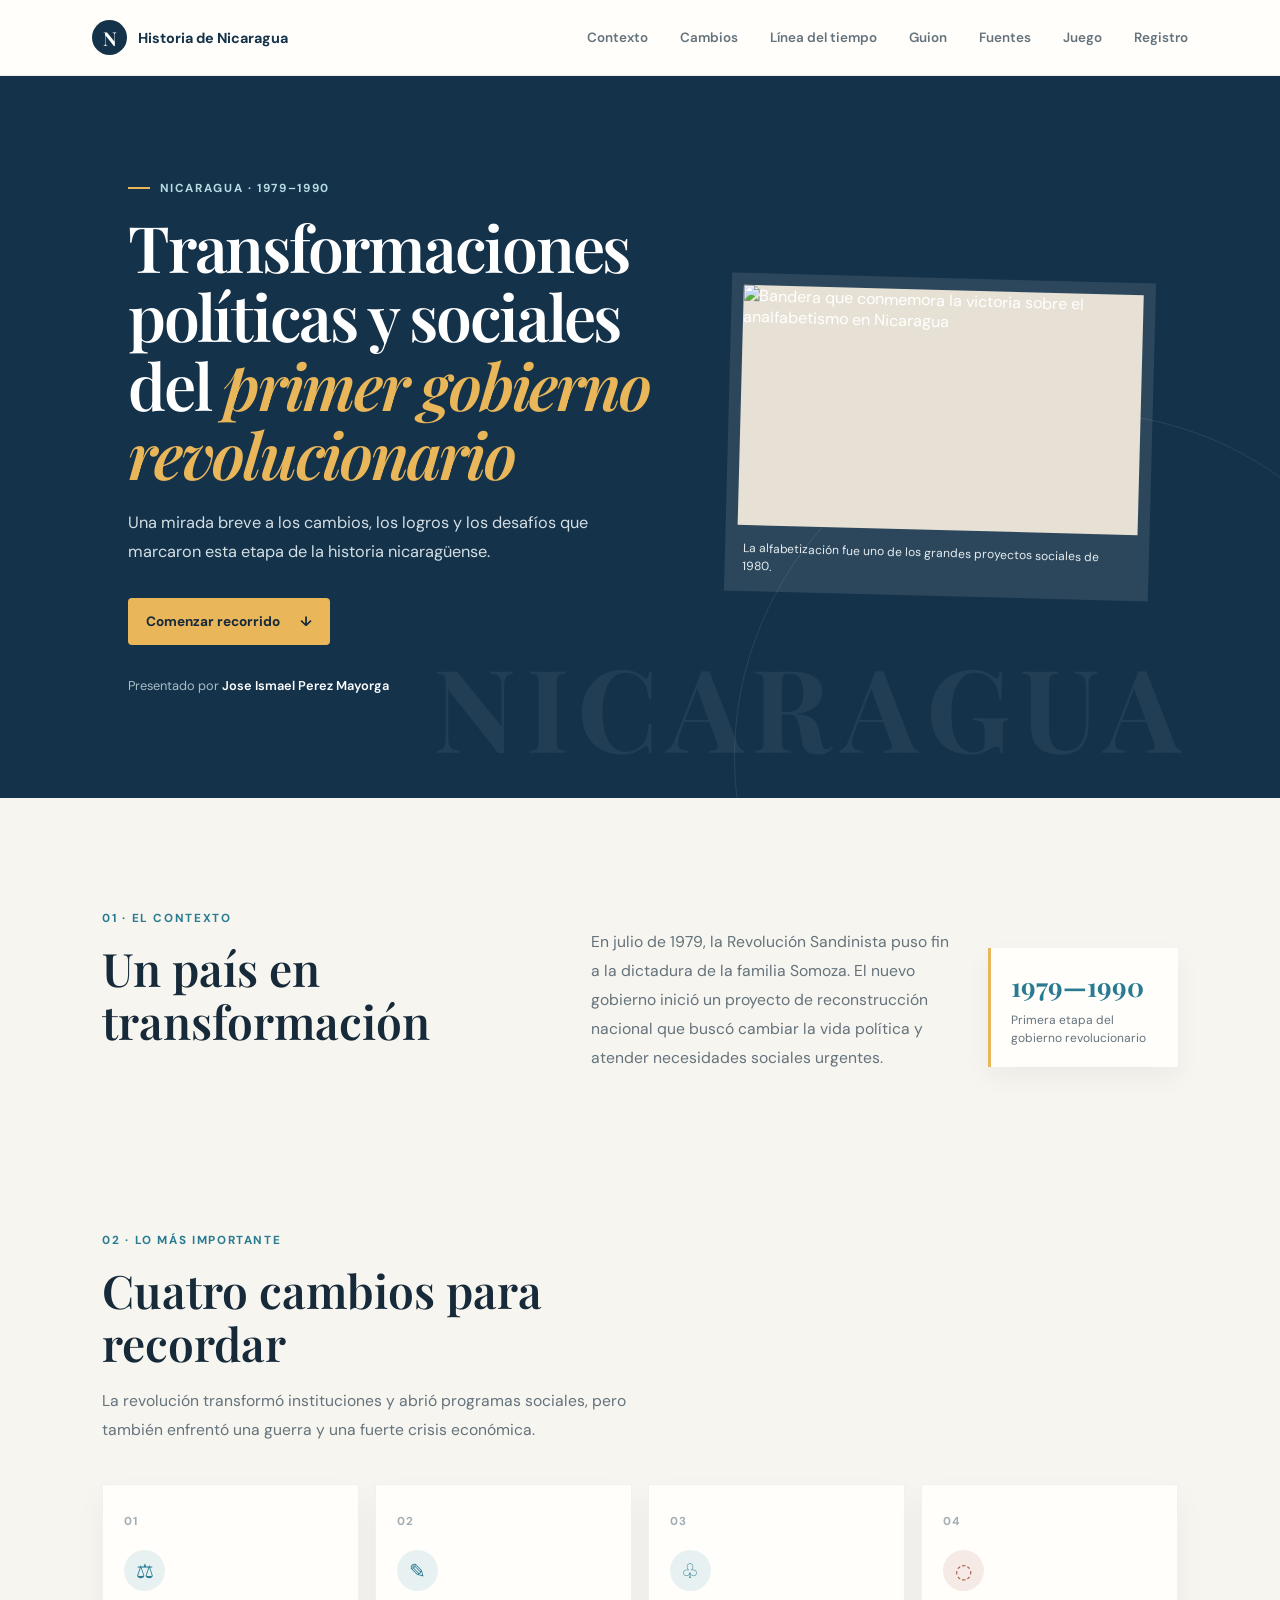
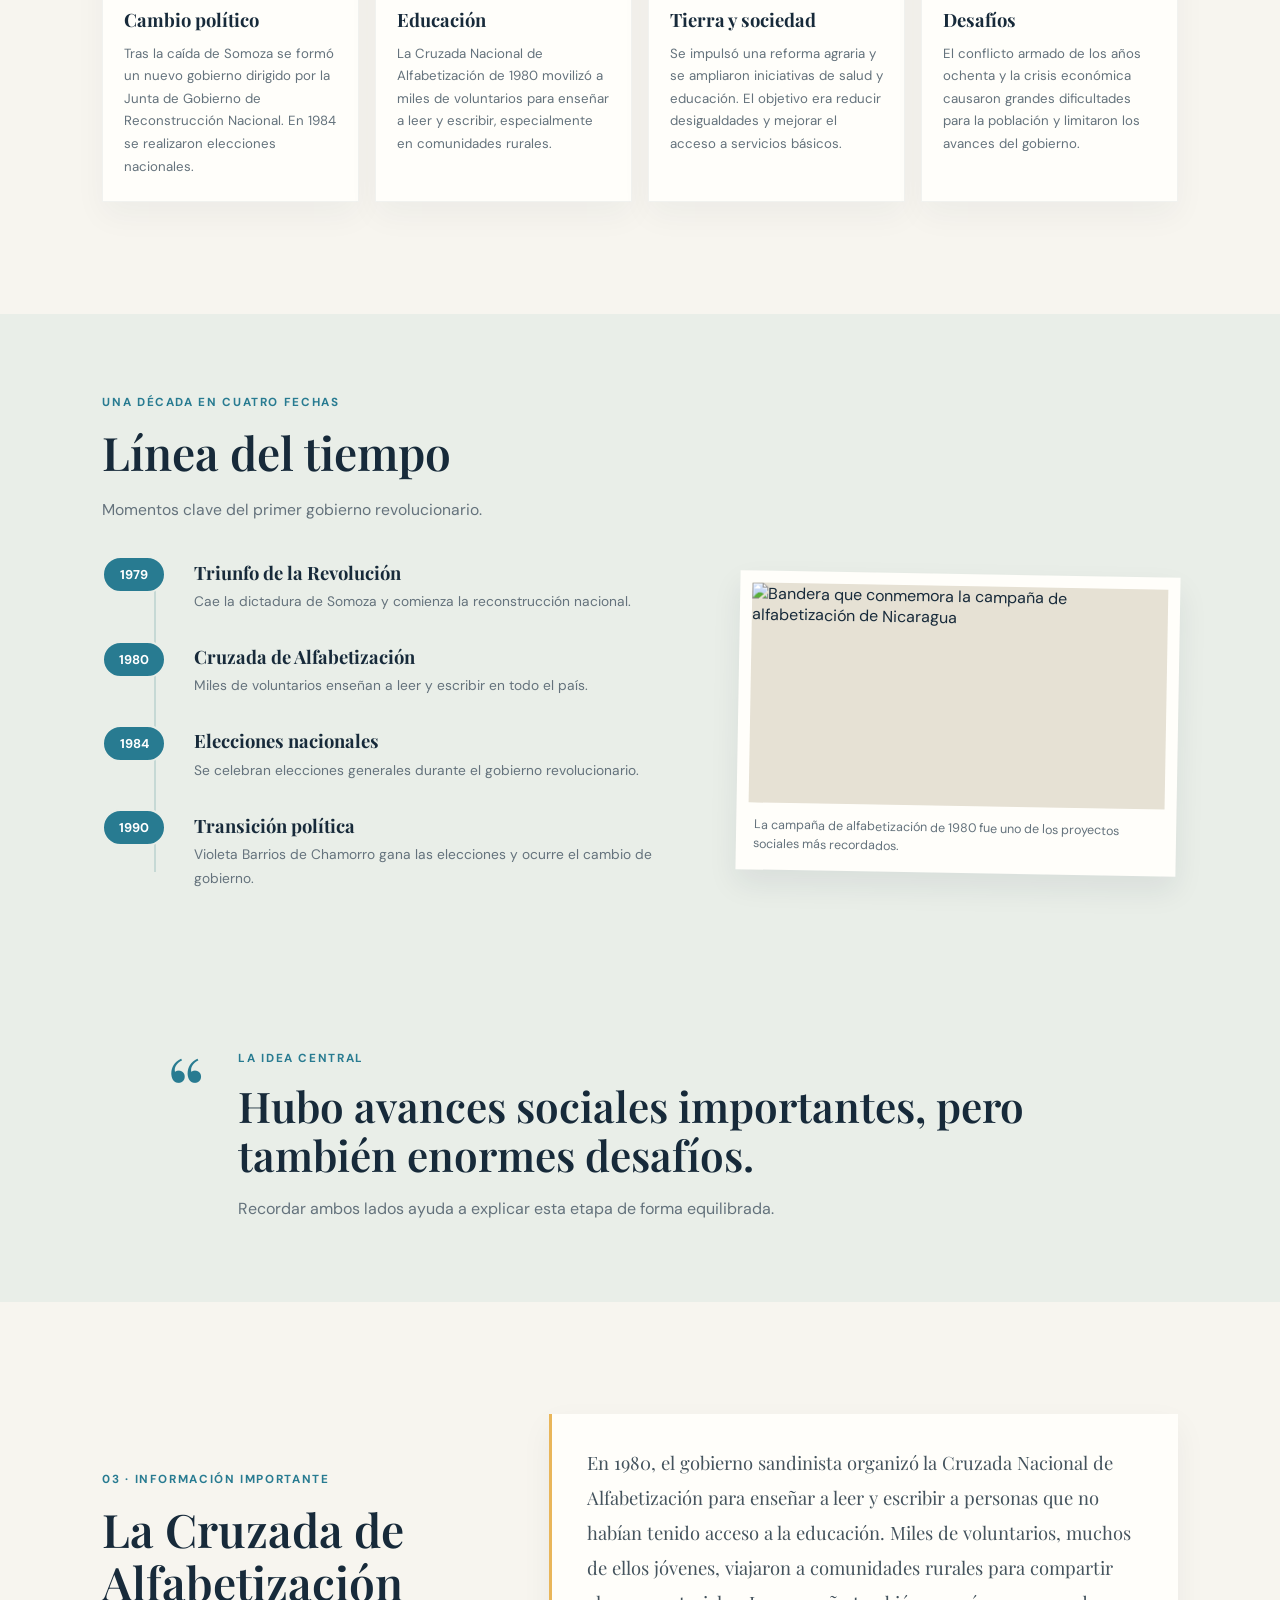
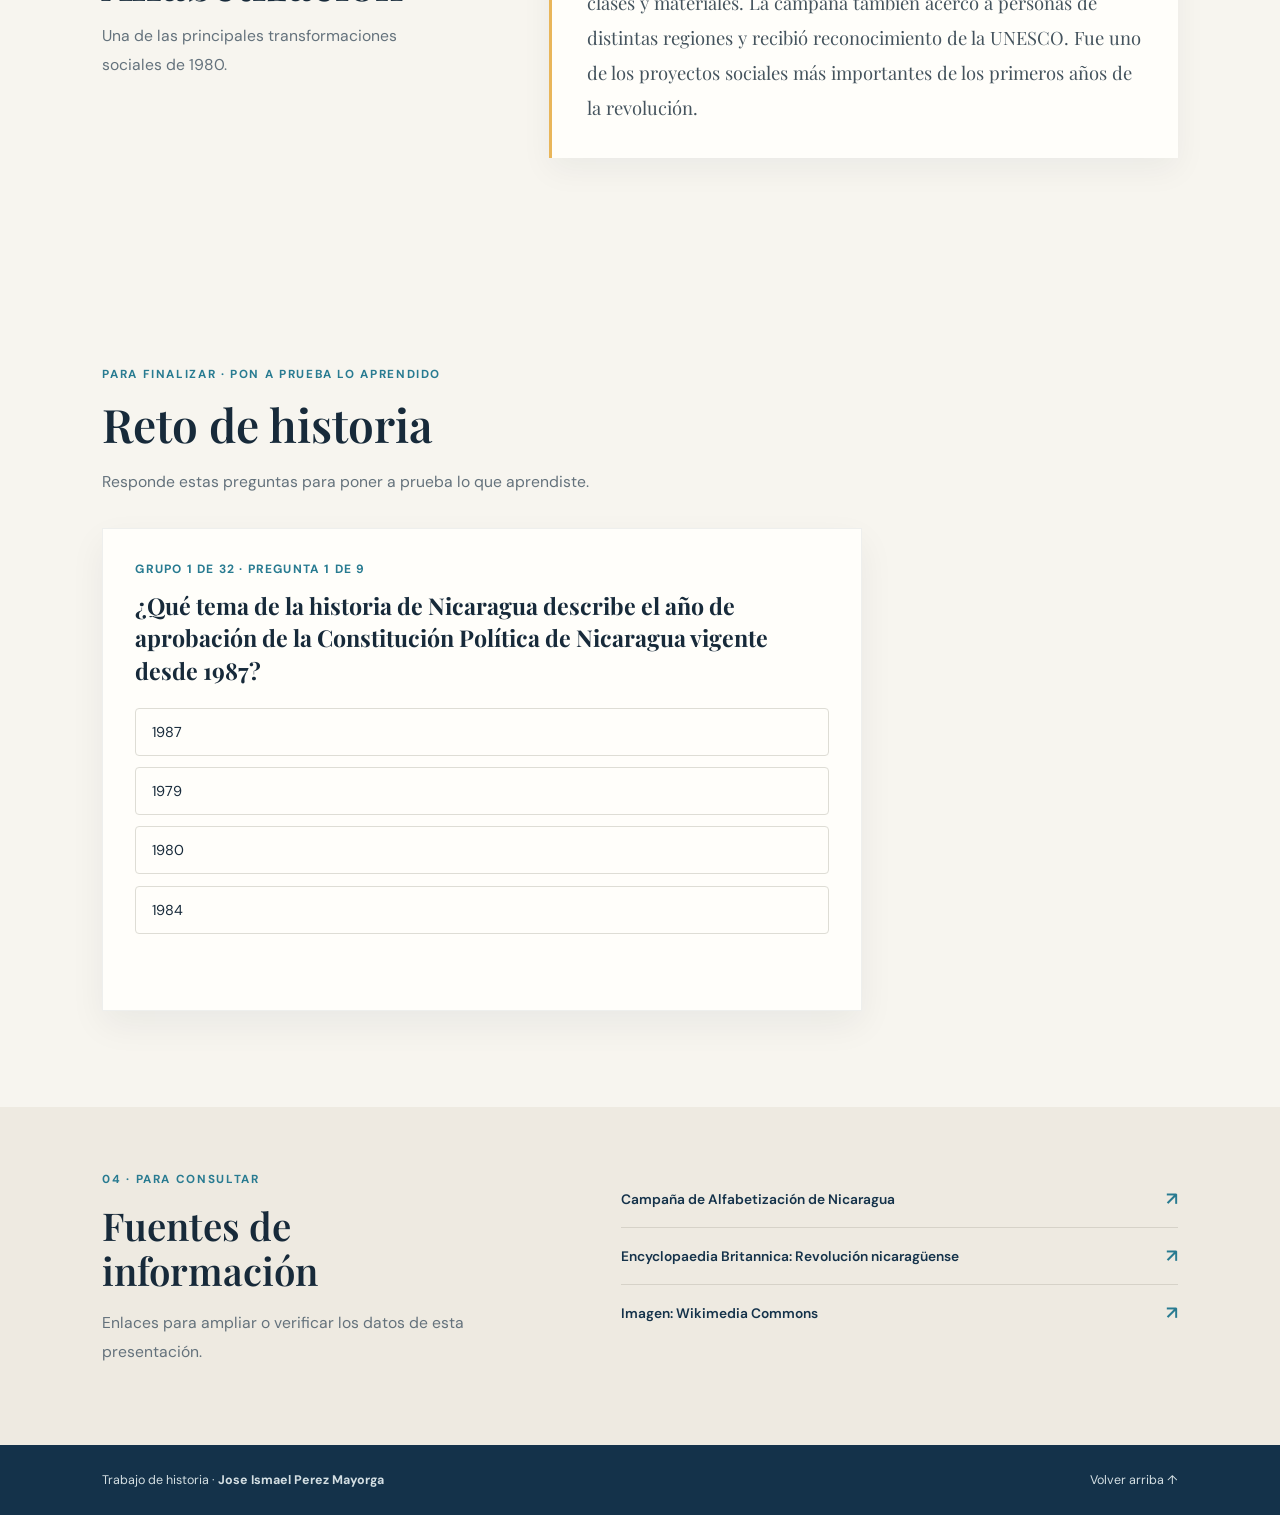
==== commit 31d1bc26: "Refresh cached quiz script on the live page Co-authored-by: Copilot <223556219+Copilot@users.noreply" ====
--- a/index.html
+++ b/index.html
@@ -9,7 +9,7 @@
   <link rel="preconnect" href="https://fonts.gstatic.com" crossorigin>
   <link href="https://fonts.googleapis.com/css2?family=DM+Sans:wght@400;500;600;700&family=Playfair+Display:wght@600;700&display=swap" rel="stylesheet">
   <link rel="stylesheet" href="style.css">
-  <script src="script.js" defer></script>
+  <script src="script.js?v=d868360" defer></script>
 </head>
 <body>
   <a class="skip-link" href="#contenido">Saltar al contenido</a>
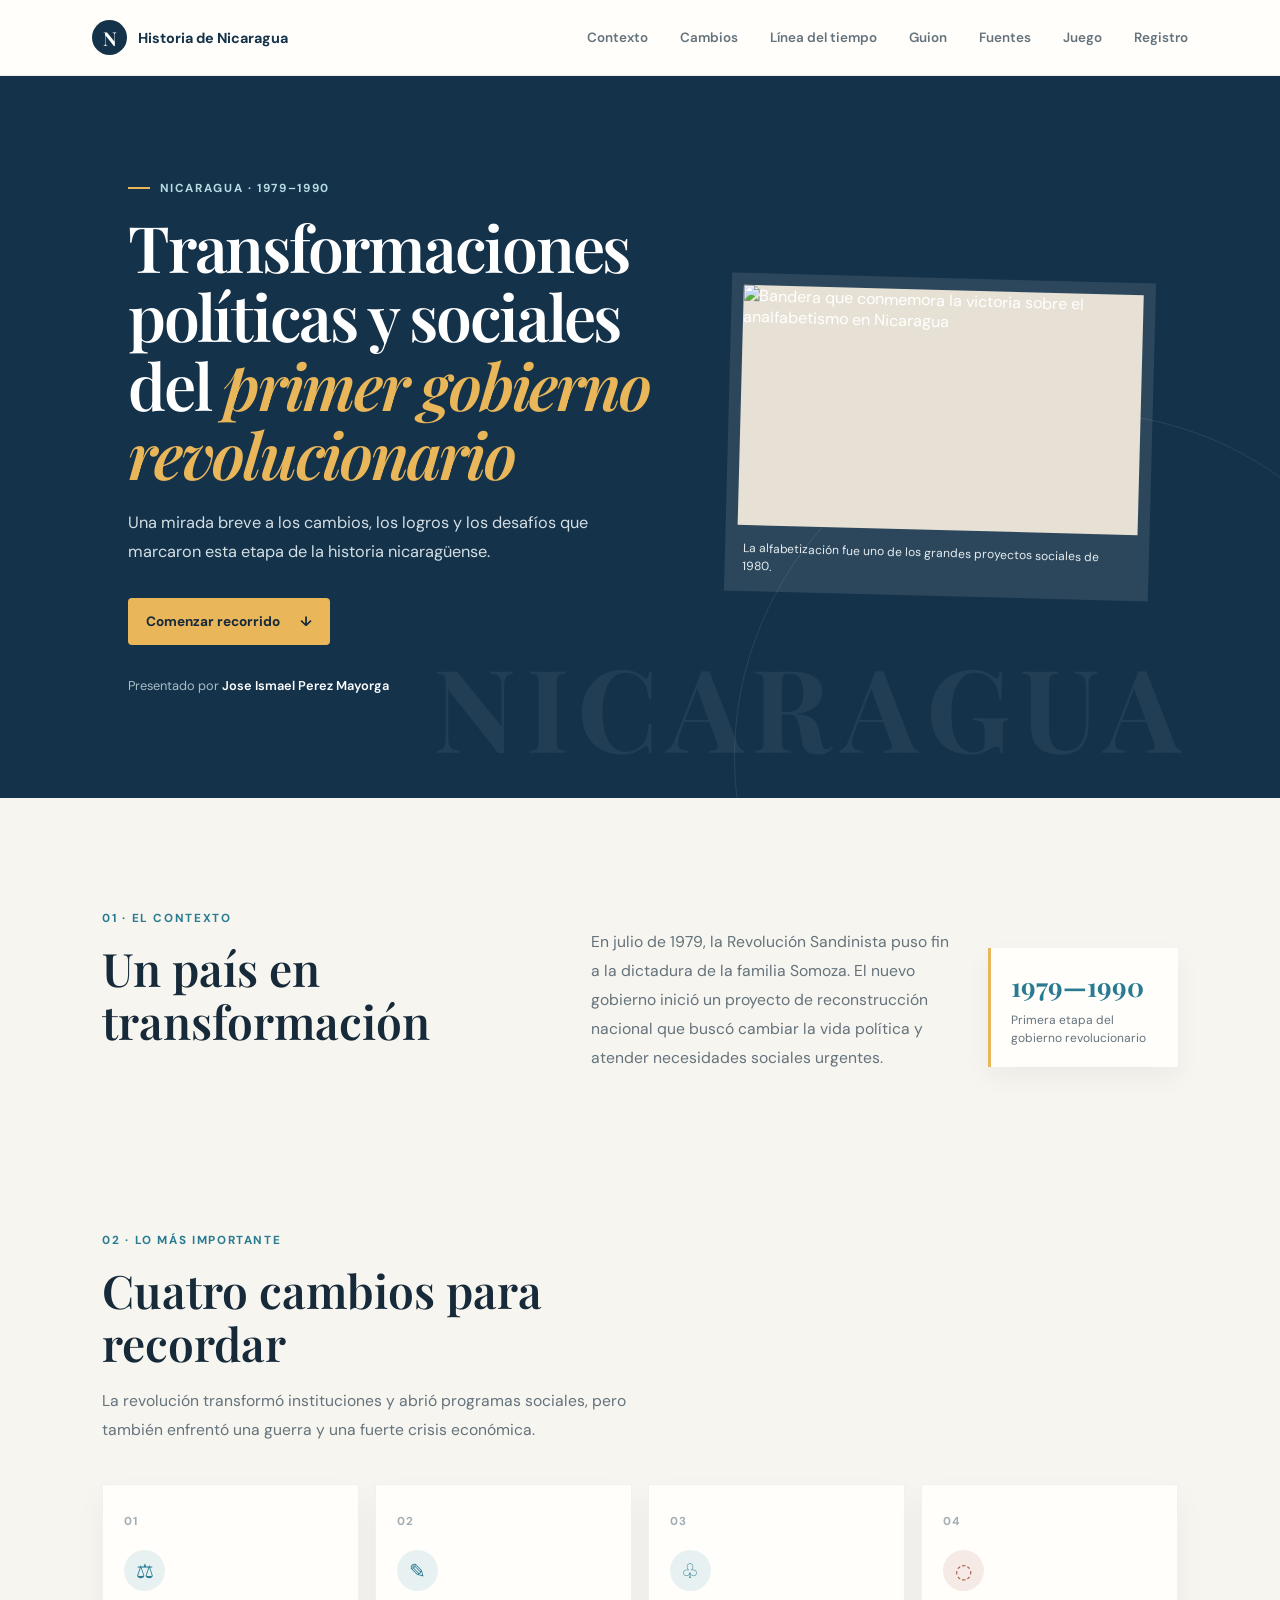
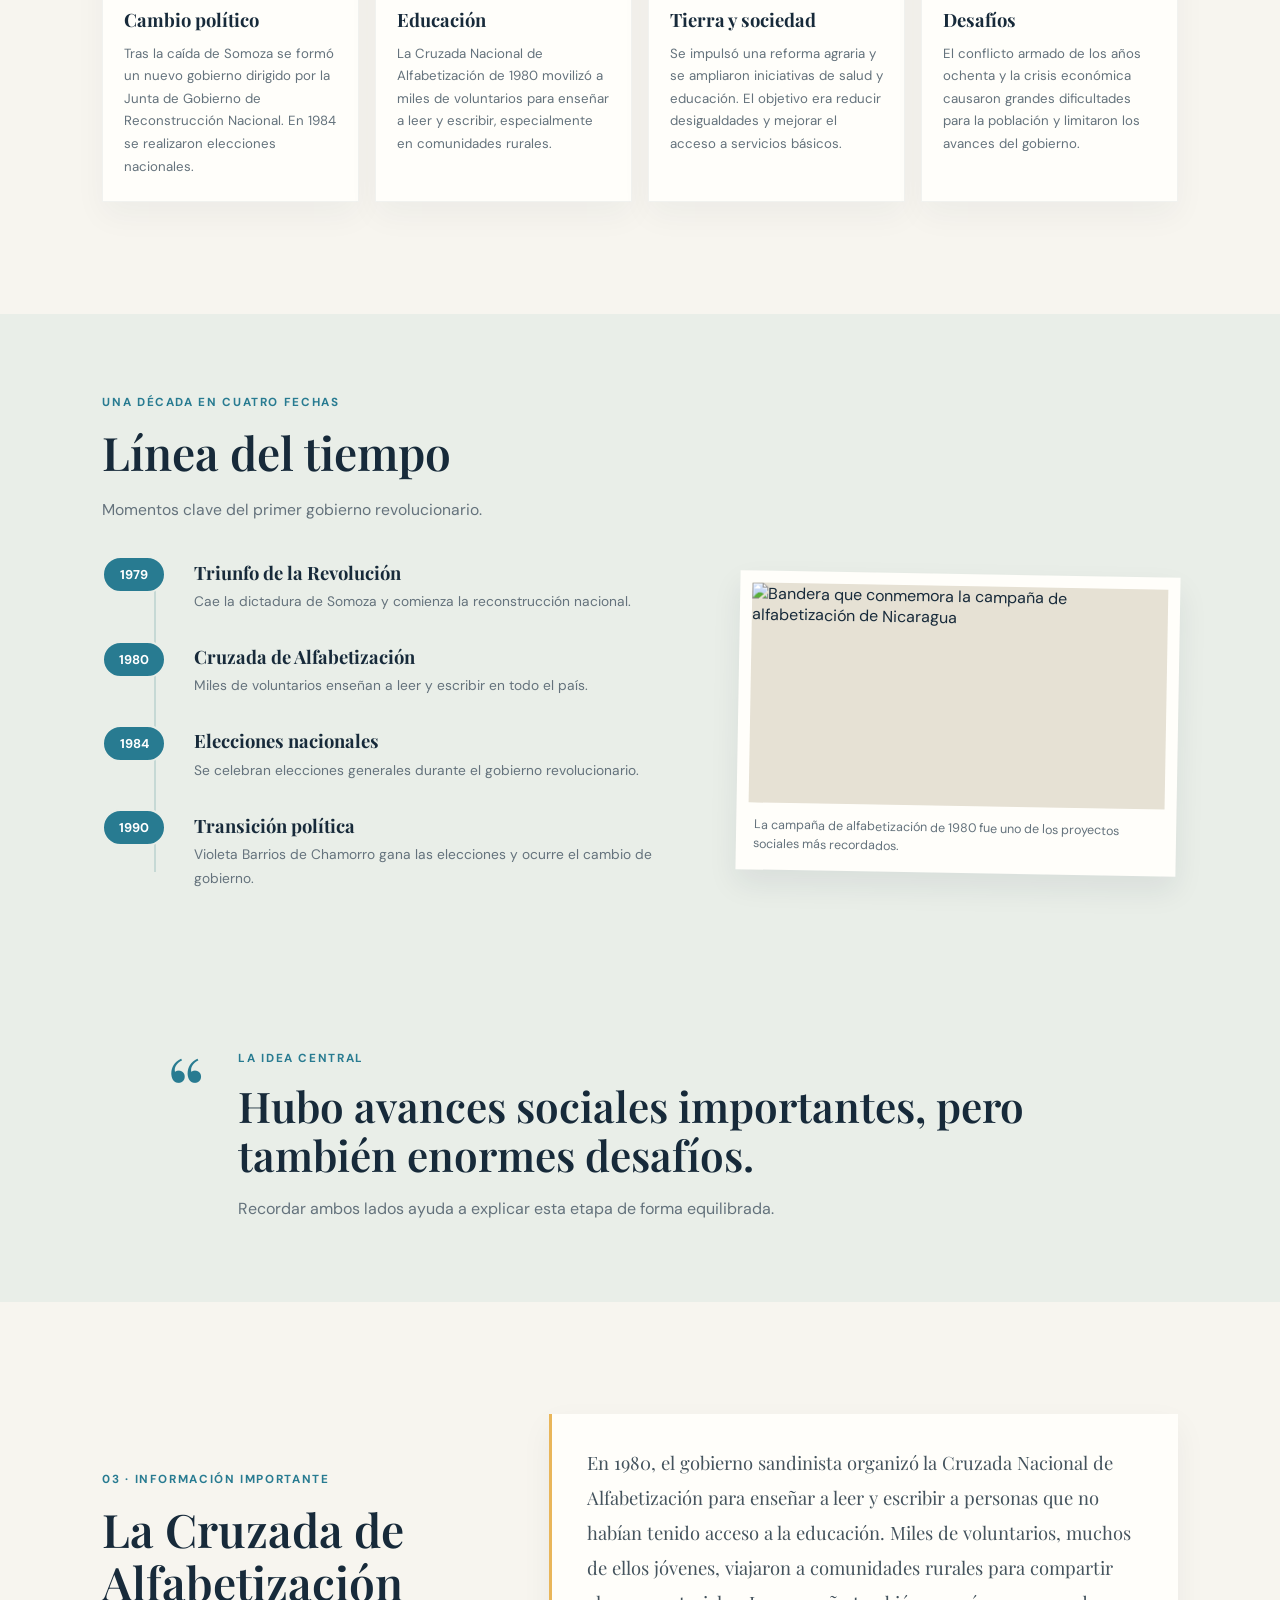
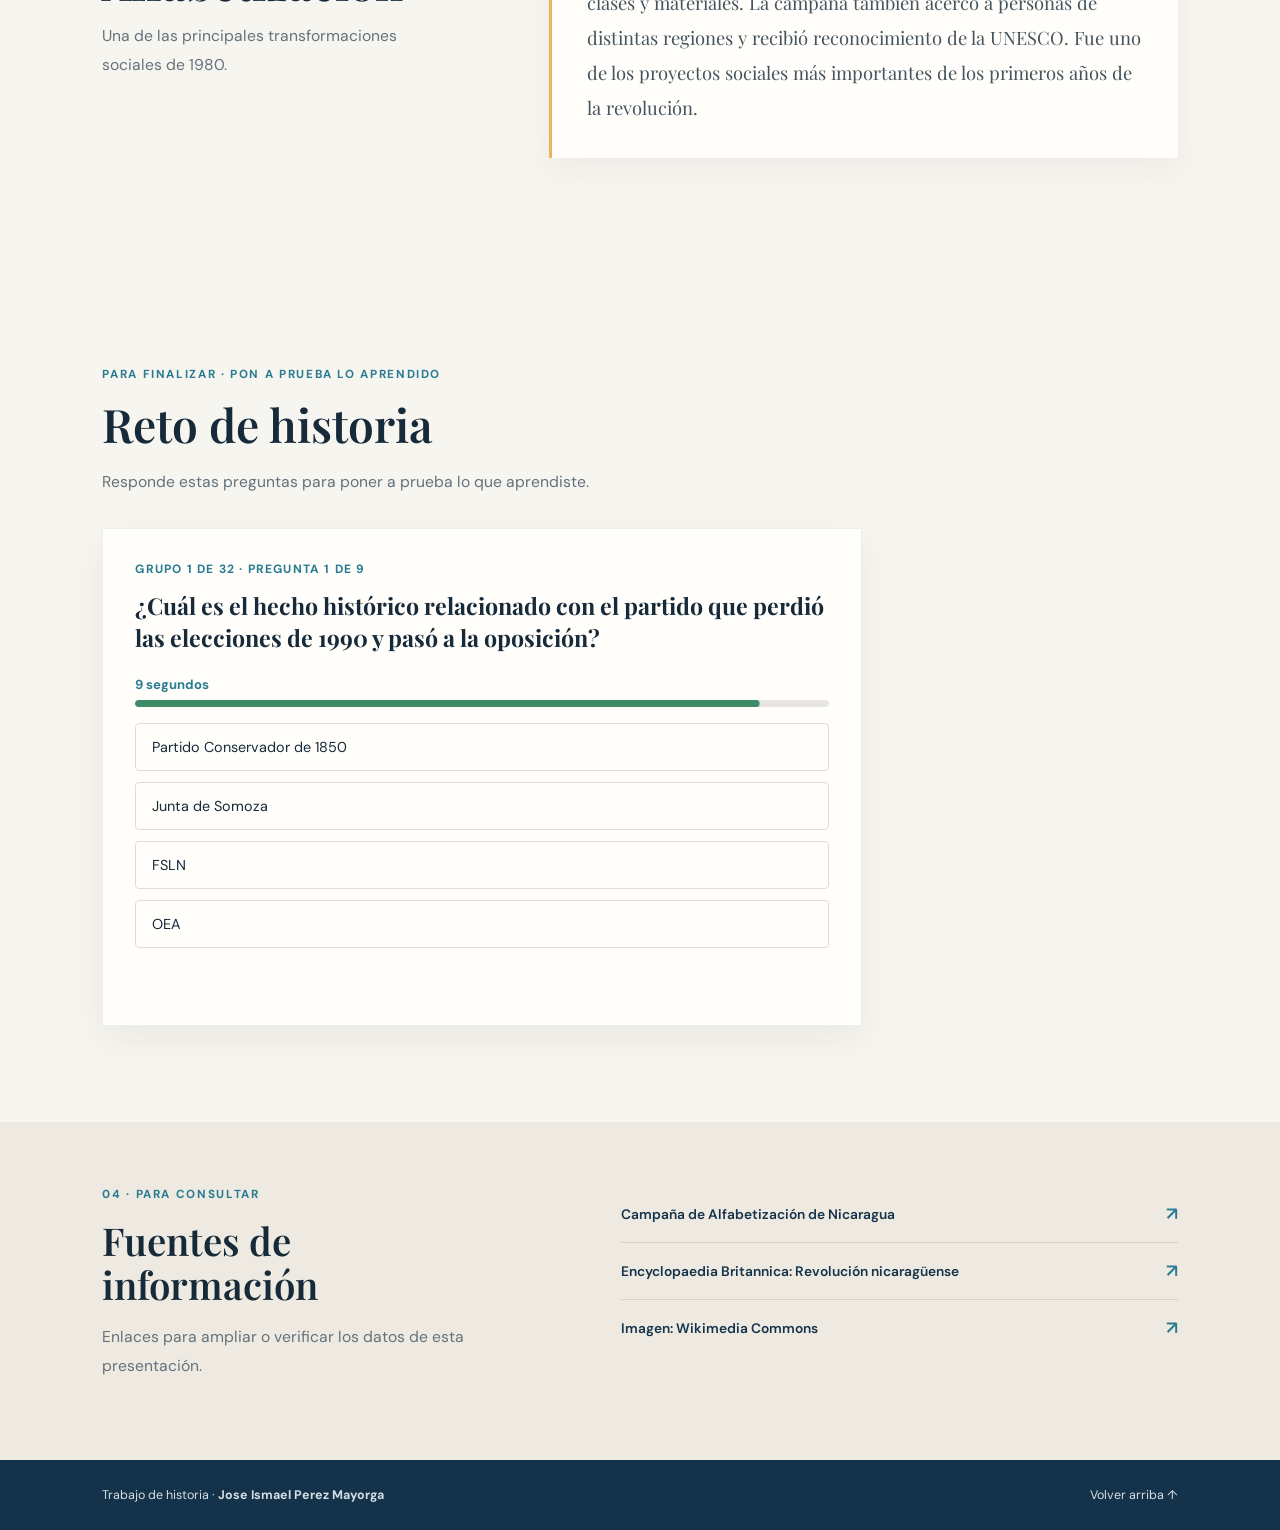
==== commit 28dbae17: "Add timed quiz feedback and perfect-score confetti Co-authored-by: Copilot <223556219+Copilot@users." ====
--- a/index.html
+++ b/index.html
@@ -9,7 +9,7 @@
   <link rel="preconnect" href="https://fonts.gstatic.com" crossorigin>
   <link href="https://fonts.googleapis.com/css2?family=DM+Sans:wght@400;500;600;700&family=Playfair+Display:wght@600;700&display=swap" rel="stylesheet">
   <link rel="stylesheet" href="style.css">
-  <script src="script.js?v=d868360" defer></script>
+  <script src="script.js?v=quiz-timer-10" defer></script>
 </head>
 <body>
   <a class="skip-link" href="#contenido">Saltar al contenido</a>
@@ -176,6 +176,10 @@
         <div class="quiz-card" id="quizCard">
           <p class="quiz-progress" id="quizProgress" aria-live="polite"></p>
           <h3 class="quiz-question" id="quizQuestion"></h3>
+          <div class="quiz-timer" id="quizTimer" role="timer" aria-label="Tiempo restante">
+            <span class="quiz-timer-label" id="quizTimerLabel">10 segundos</span>
+            <span class="quiz-timer-track" aria-hidden="true"><span class="quiz-timer-bar" id="quizTimerBar"></span></span>
+          </div>
           <div class="quiz-options" id="quizOptions"></div>
           <p class="quiz-feedback" id="quizFeedback" aria-live="polite"></p>
           <button class="button button-dark quiz-next" id="quizNext" type="button" hidden>Siguiente pregunta →</button>
--- a/style.css
+++ b/style.css
@@ -678,6 +678,47 @@
   line-height: 1.4;
 }
 
+.quiz-timer {
+  display: grid;
+  gap: .45rem;
+  margin-bottom: 1rem;
+}
+
+.quiz-timer-label {
+  color: var(--blue);
+  font-size: .82rem;
+  font-weight: 700;
+  font-variant-numeric: tabular-nums;
+}
+
+.quiz-timer-track {
+  display: block;
+  width: 100%;
+  height: 7px;
+  overflow: hidden;
+  border-radius: 999px;
+  background: #e6e5df;
+}
+
+.quiz-timer-bar {
+  display: block;
+  width: 100%;
+  height: 100%;
+  border-radius: inherit;
+  background: #3e8c67;
+  transform: scaleX(1);
+  transform-origin: left center;
+  transition: transform .25s linear, background .2s ease;
+}
+
+.quiz-timer.is-urgent .quiz-timer-label {
+  color: #a74236;
+}
+
+.quiz-timer.is-urgent .quiz-timer-bar {
+  background: #bd5546;
+}
+
 .quiz-options {
   display: grid;
   gap: .7rem;
@@ -705,15 +746,43 @@
 .quiz-option.is-correct {
   border-color: #3e8c67;
   background: #edf6ef;
+  color: #205a3d;
+  font-weight: 700;
 }
 
 .quiz-option.is-incorrect {
   border-color: #bd6e5c;
   background: #fbefec;
+  color: #873e31;
 }
 
 .quiz-option:disabled {
   cursor: default;
+}
+
+.confetti {
+  position: fixed;
+  z-index: 20;
+  inset: 0;
+  overflow: hidden;
+  pointer-events: none;
+}
+
+.confetti-piece {
+  position: absolute;
+  top: -1rem;
+  left: var(--confetti-x);
+  width: 9px;
+  height: 14px;
+  border-radius: 2px;
+  background: var(--confetti-color);
+  animation: confetti-fall var(--confetti-duration) var(--confetti-delay) ease-in forwards;
+}
+
+@keyframes confetti-fall {
+  to {
+    transform: translate3d(35px, 110vh, 0) rotate(760deg);
+  }
 }
 
 .quiz-question,
@@ -731,6 +800,14 @@
   font-size: .9rem;
   font-weight: 600;
   line-height: 1.6;
+}
+
+.quiz-feedback.is-correct {
+  color: #276343;
+}
+
+.quiz-feedback.is-incorrect {
+  color: #a74236;
 }
 
 .quiz-next[hidden] {
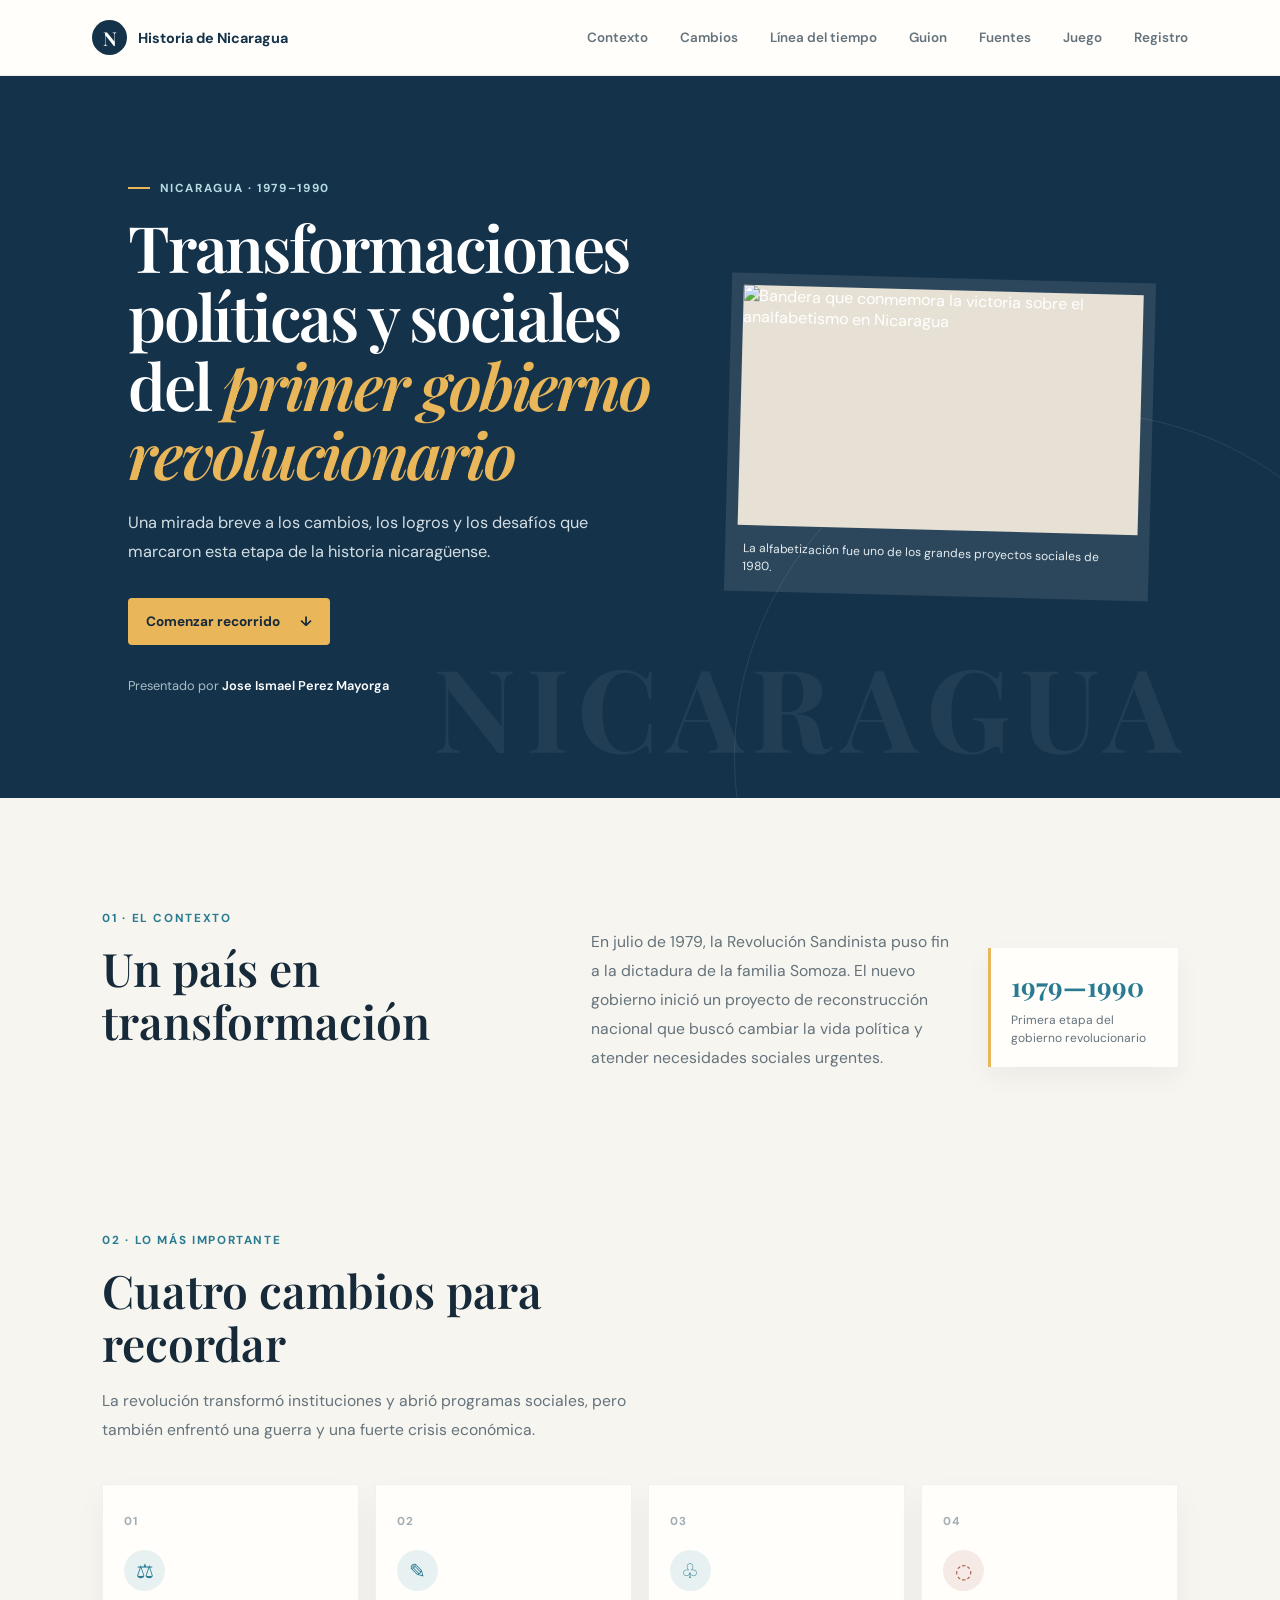
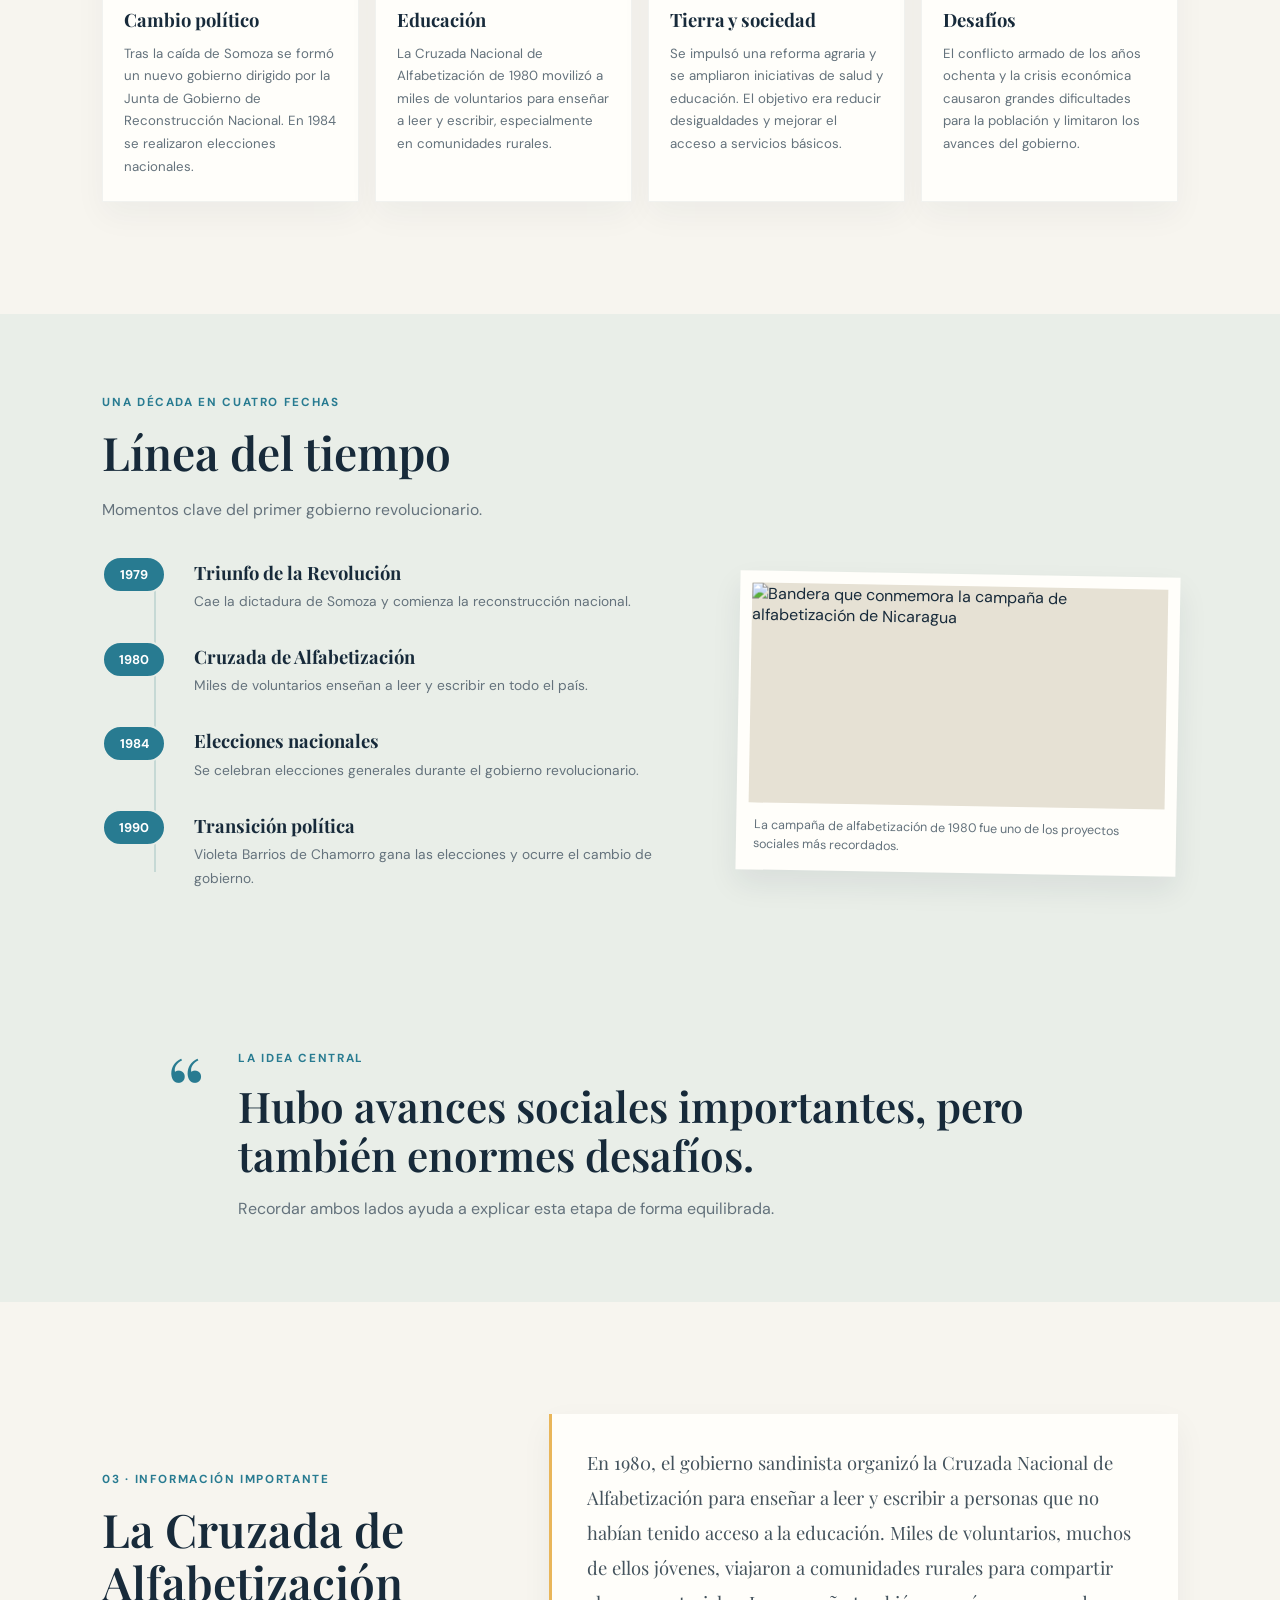
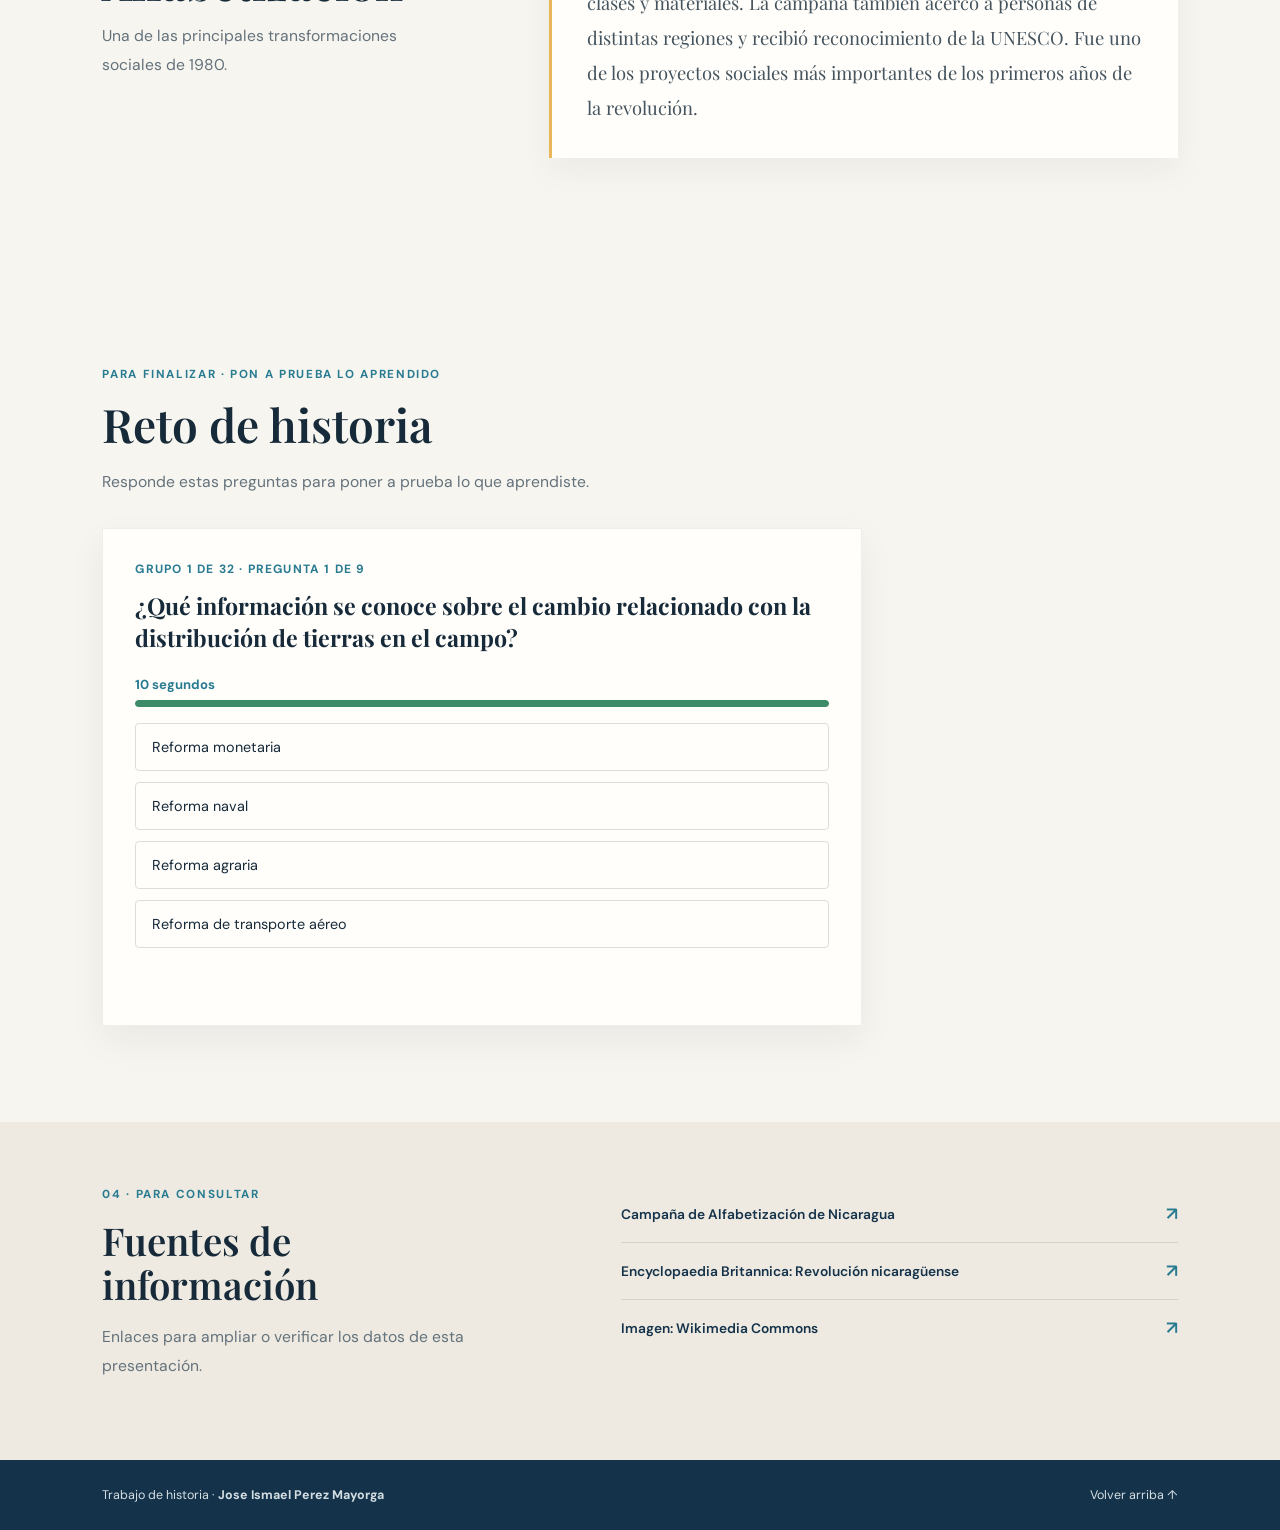
==== commit 3560fe51: "Start quiz timer when visible Co-authored-by: Copilot <223556219+Copilot@users.noreply.github.com>" ====
--- a/index.html
+++ b/index.html
@@ -9,7 +9,7 @@
   <link rel="preconnect" href="https://fonts.gstatic.com" crossorigin>
   <link href="https://fonts.googleapis.com/css2?family=DM+Sans:wght@400;500;600;700&family=Playfair+Display:wght@600;700&display=swap" rel="stylesheet">
   <link rel="stylesheet" href="style.css">
-  <script src="script.js?v=quiz-timer-10" defer></script>
+  <script src="script.js?v=quiz-timer-visible" defer></script>
 </head>
 <body>
   <a class="skip-link" href="#contenido">Saltar al contenido</a>
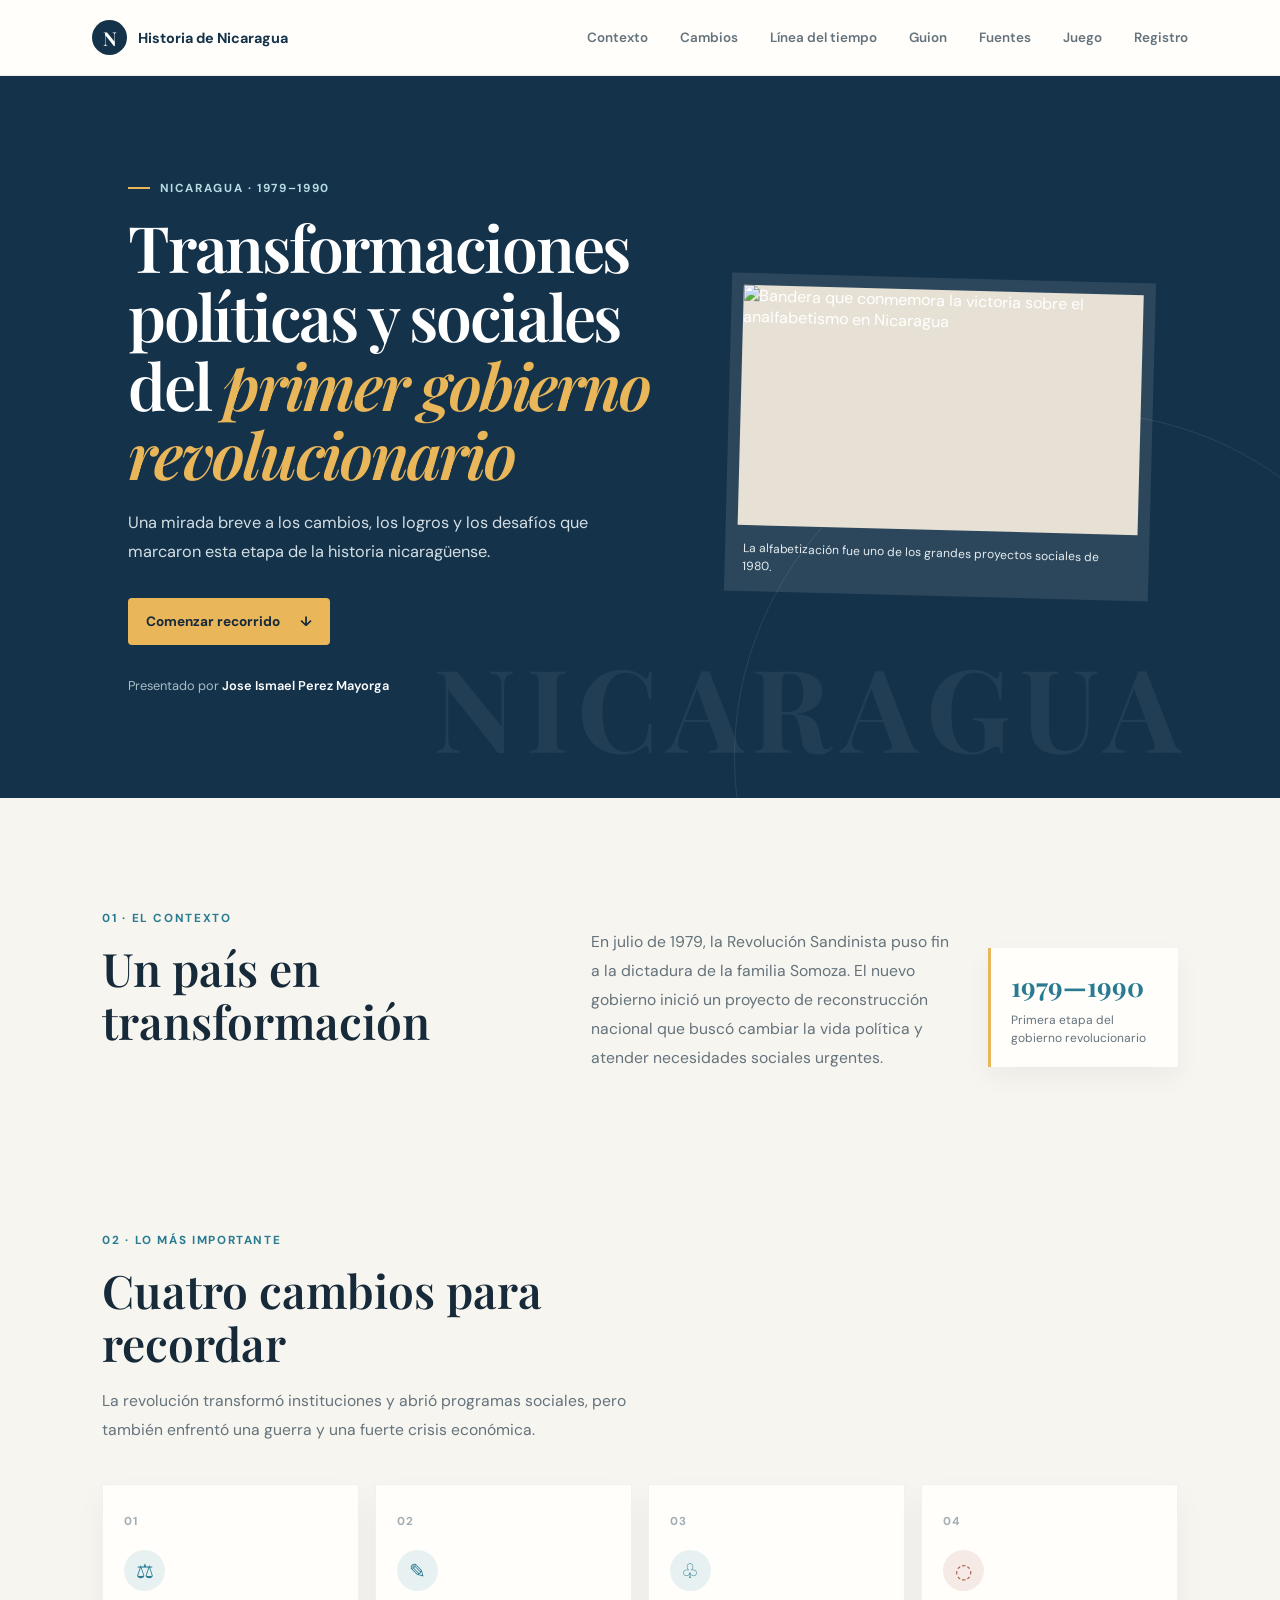
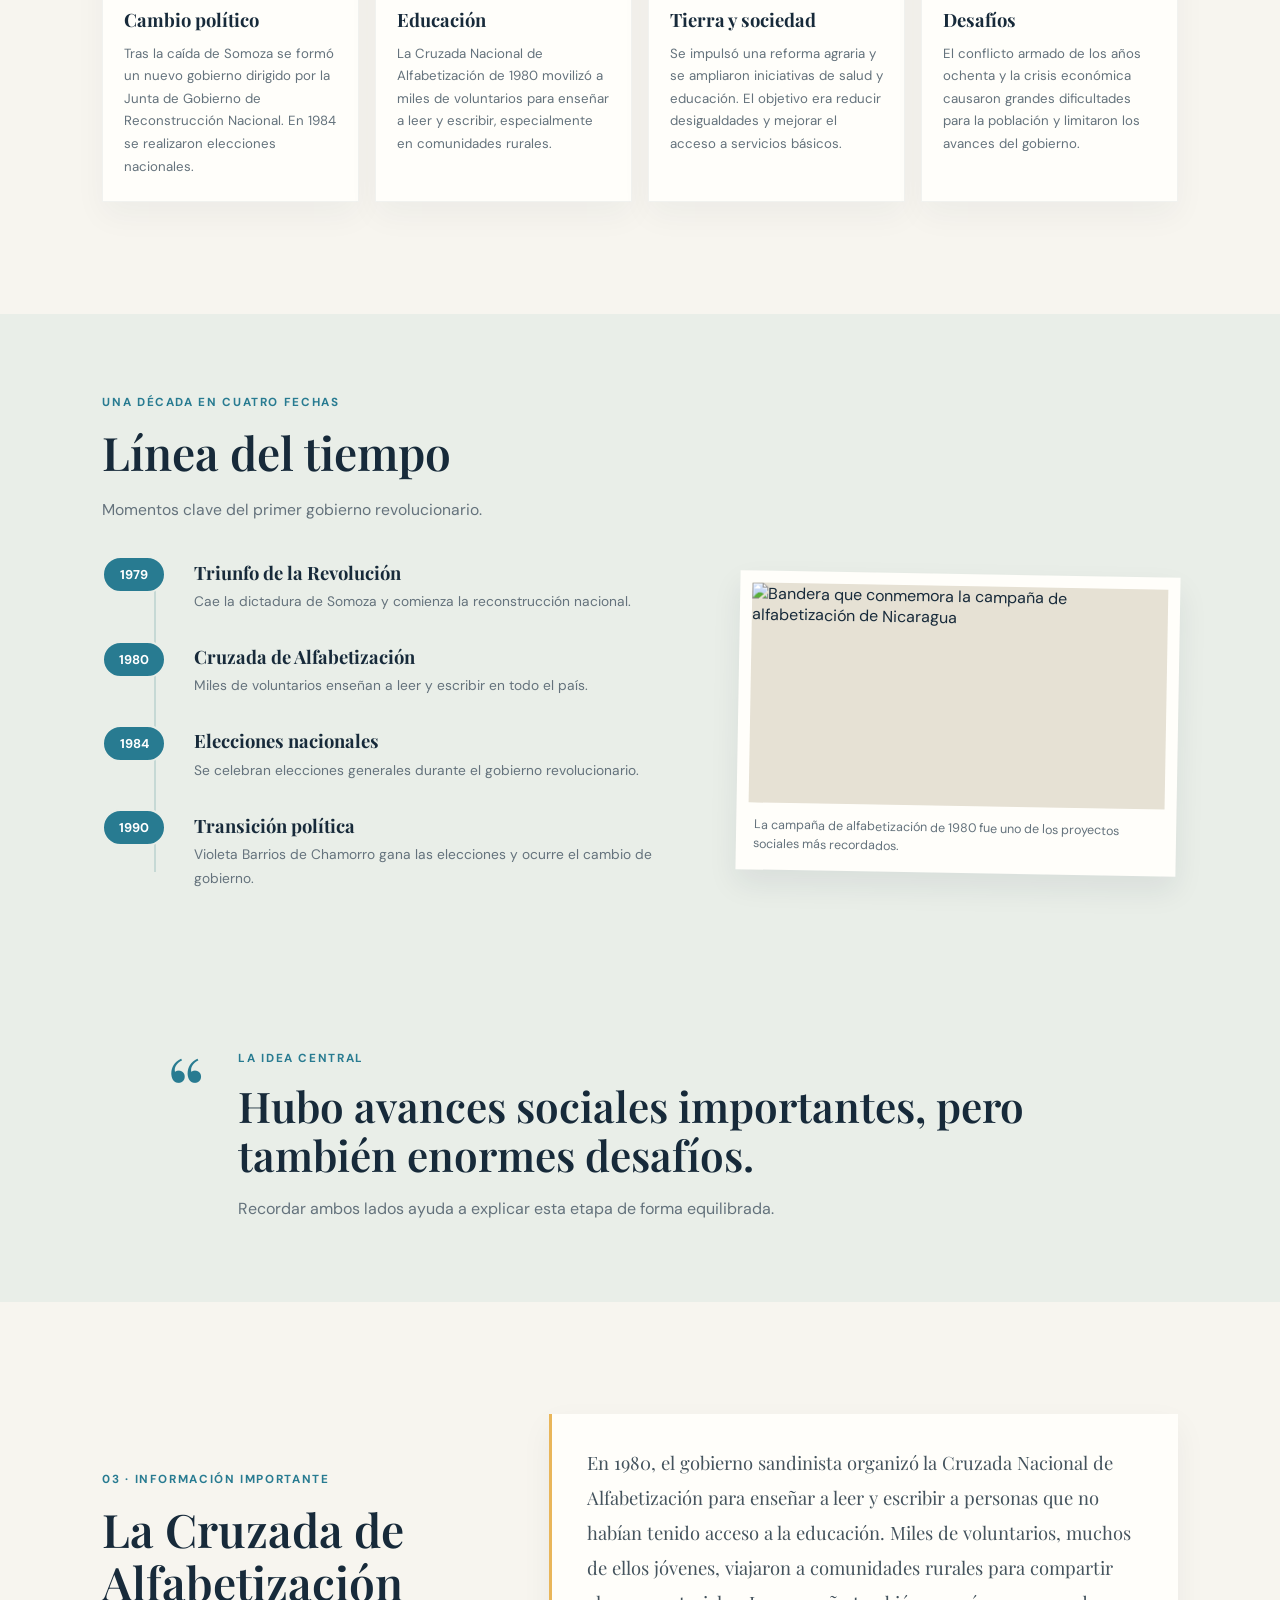
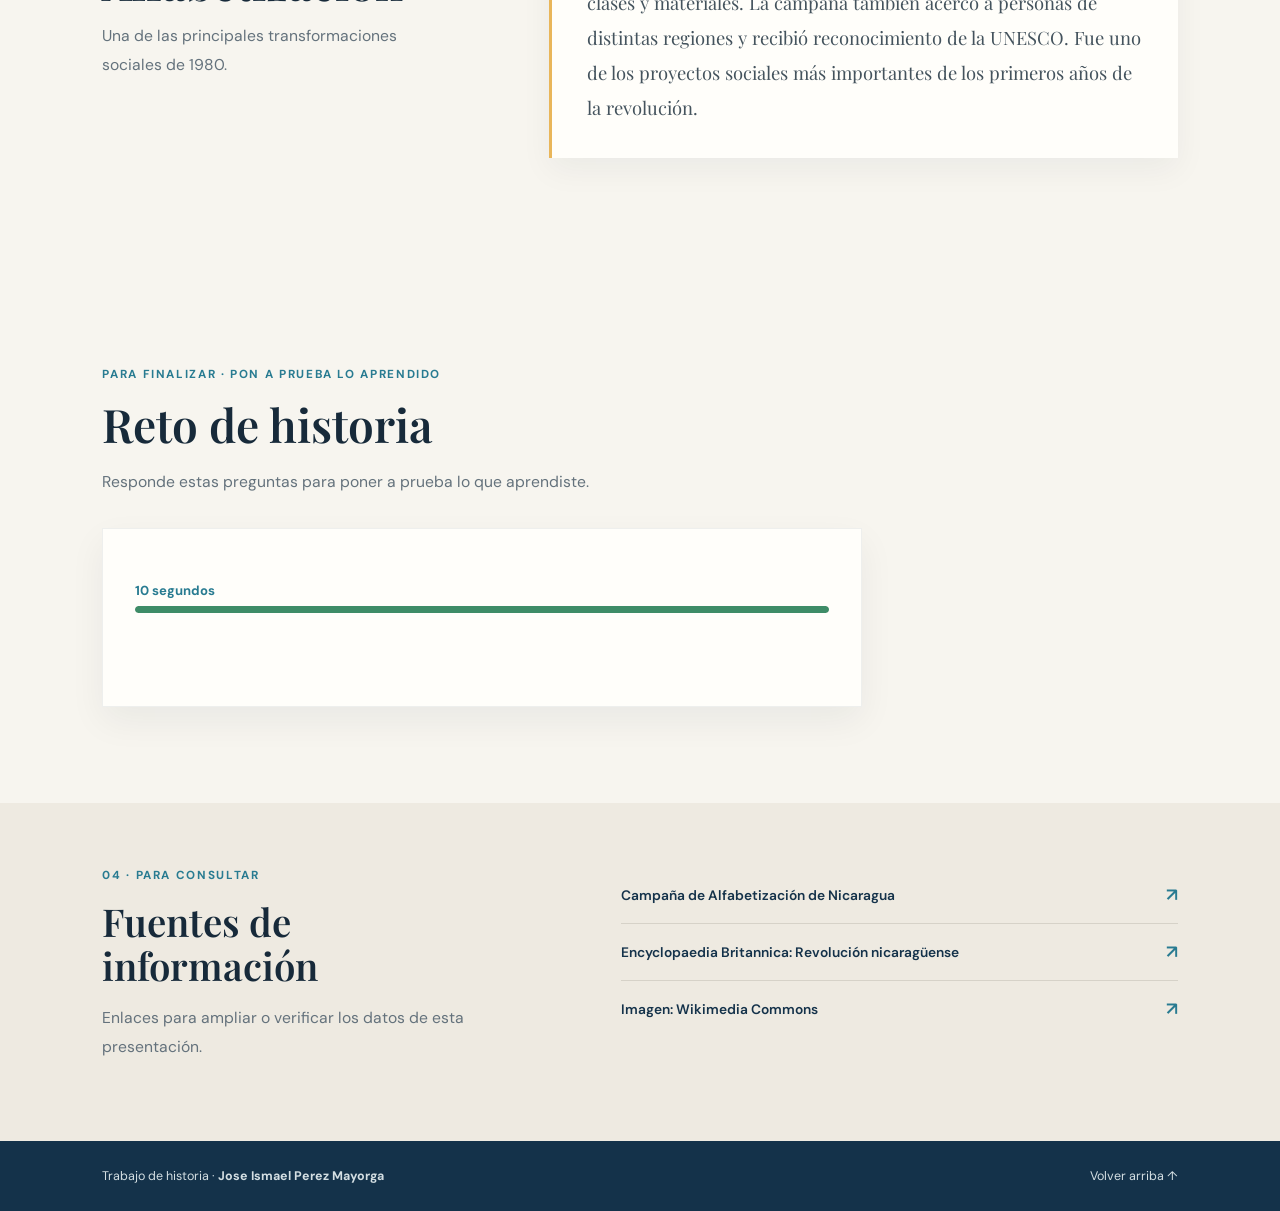
==== commit f4d2e89d: "Limit history quiz to ten questions Co-authored-by: Copilot <223556219+Copilot@users.noreply.github." ====
--- a/index.html
+++ b/index.html
@@ -9,7 +9,7 @@
   <link rel="preconnect" href="https://fonts.gstatic.com" crossorigin>
   <link href="https://fonts.googleapis.com/css2?family=DM+Sans:wght@400;500;600;700&family=Playfair+Display:wght@600;700&display=swap" rel="stylesheet">
   <link rel="stylesheet" href="style.css">
-  <script src="script.js?v=quiz-timer-visible" defer></script>
+  <script src="script.js?v=quiz-10-timer-fix" defer></script>
 </head>
 <body>
   <a class="skip-link" href="#contenido">Saltar al contenido</a>
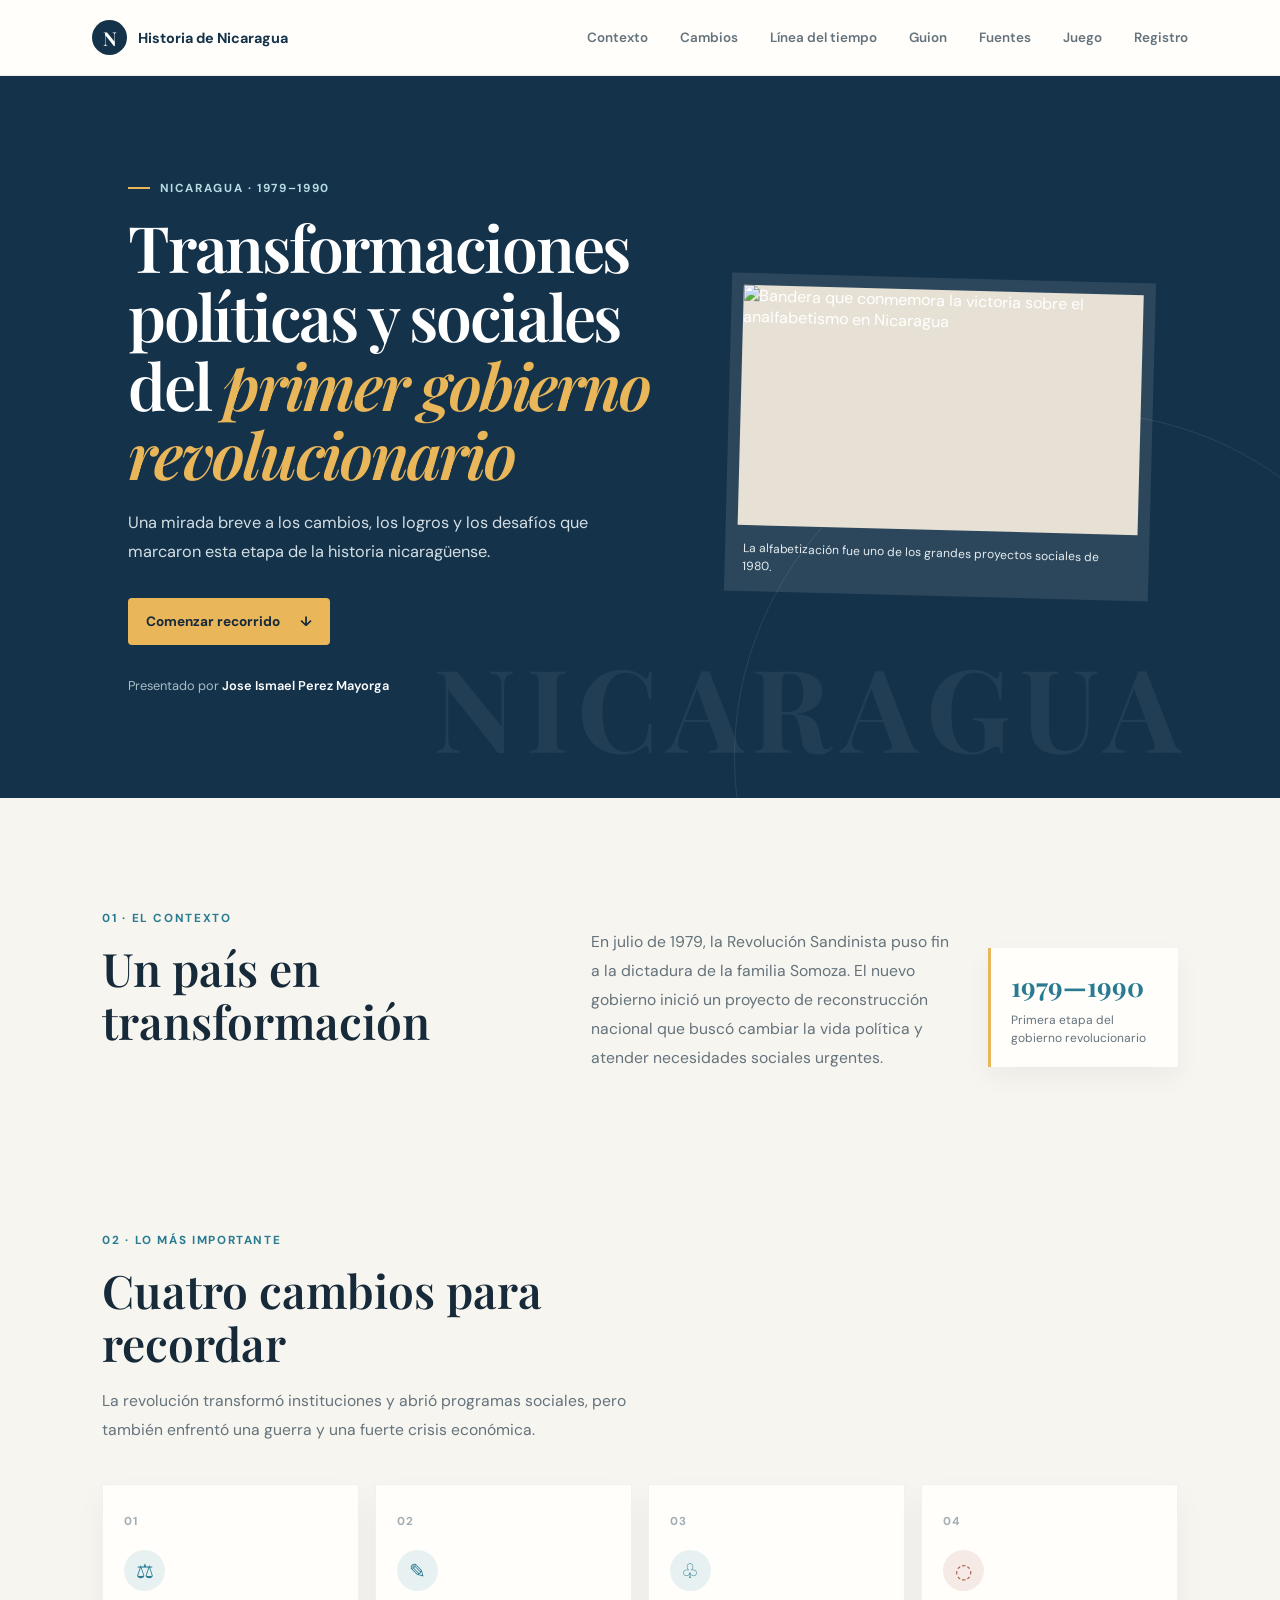
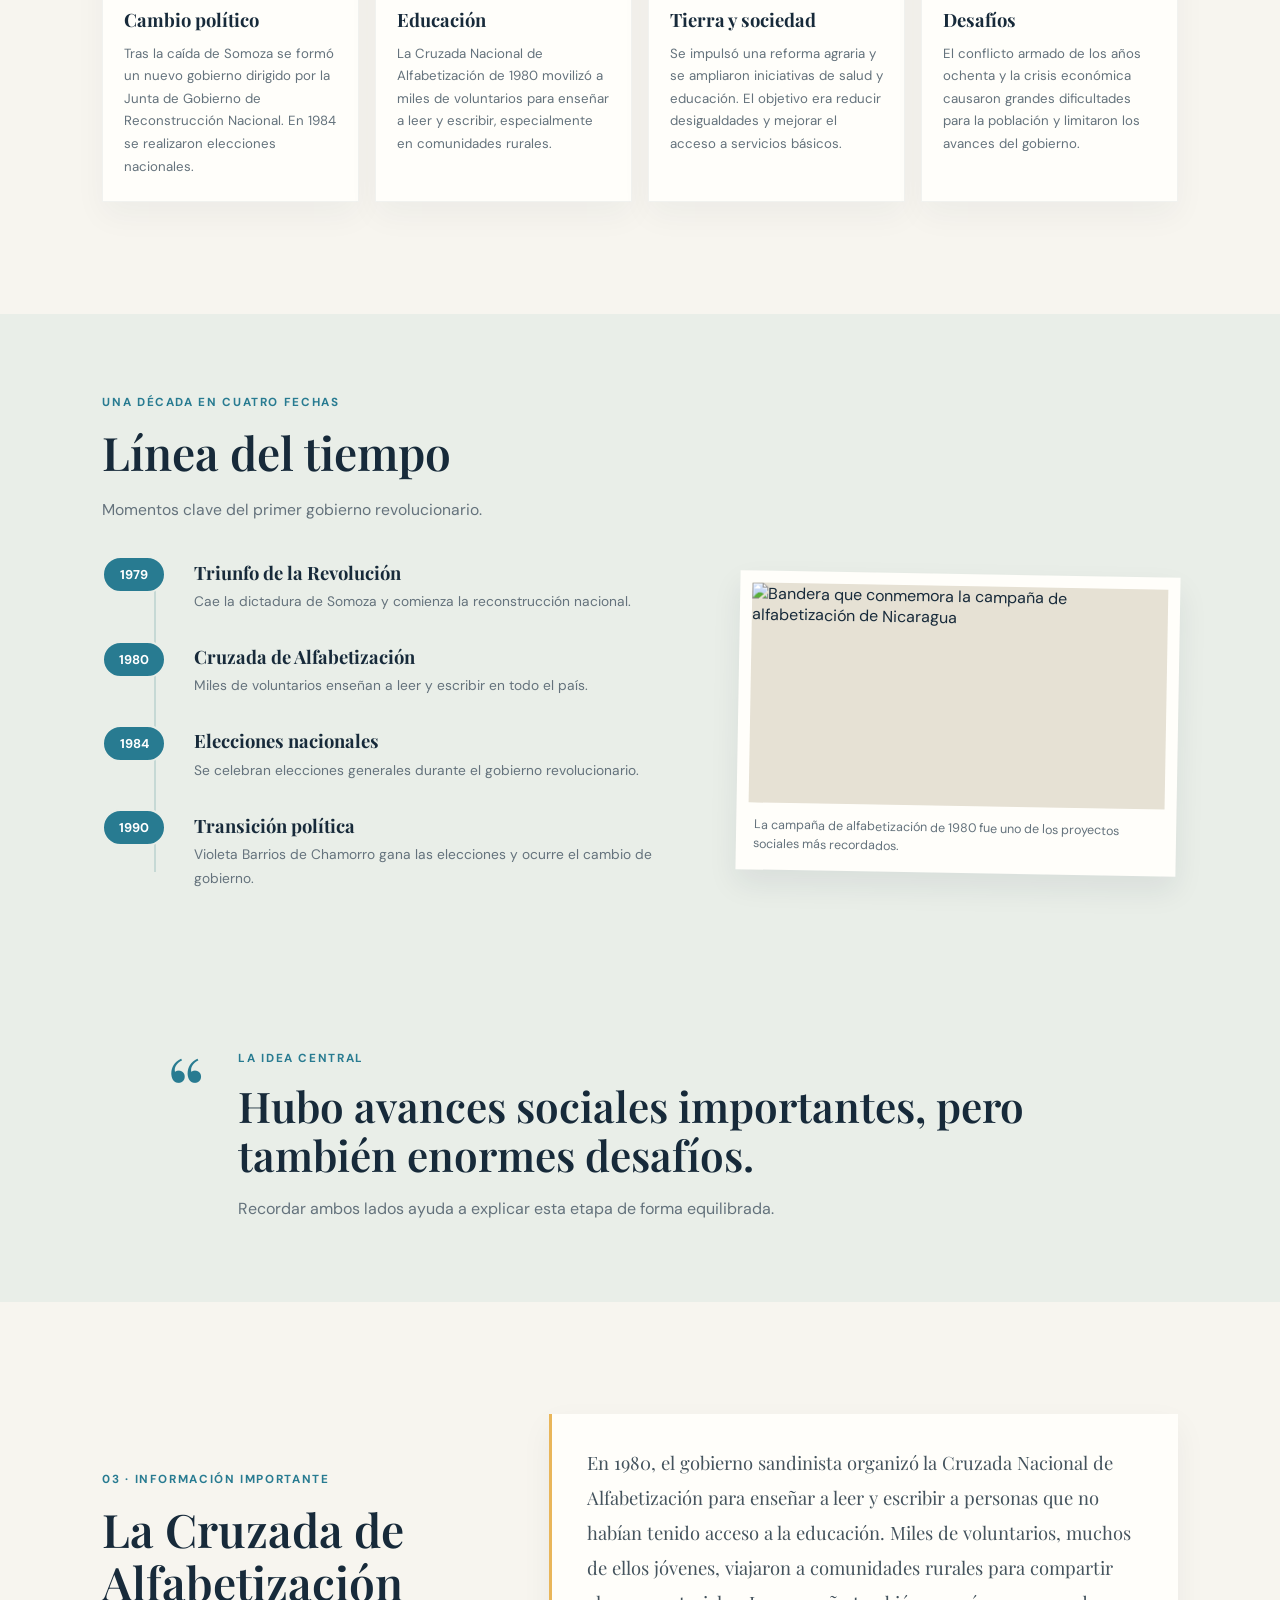
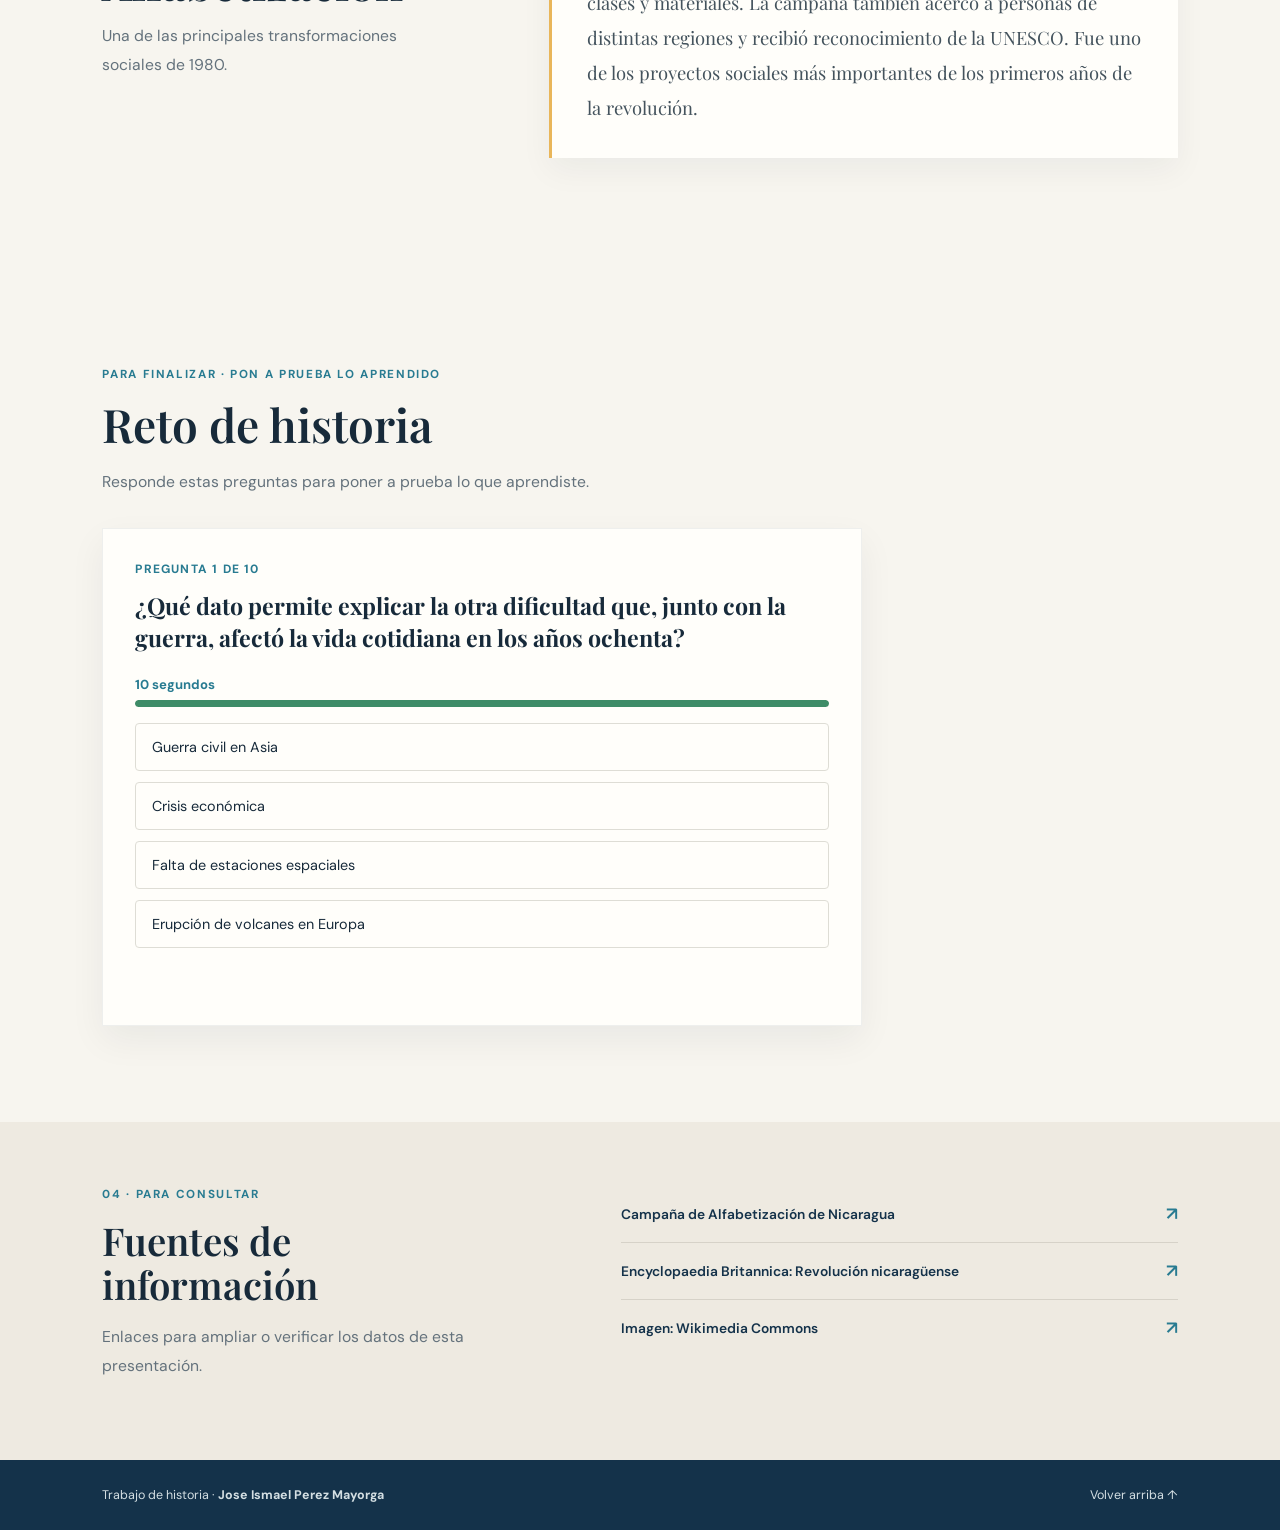
==== commit 58eae255: "Fix ten-question quiz startup and countdown Co-authored-by: Copilot <223556219+Copilot@users.noreply" ====
--- a/index.html
+++ b/index.html
@@ -9,7 +9,7 @@
   <link rel="preconnect" href="https://fonts.gstatic.com" crossorigin>
   <link href="https://fonts.googleapis.com/css2?family=DM+Sans:wght@400;500;600;700&family=Playfair+Display:wght@600;700&display=swap" rel="stylesheet">
   <link rel="stylesheet" href="style.css">
-  <script src="script.js?v=quiz-10-timer-fix" defer></script>
+  <script src="script.js?v=quiz-10-countdown-fix" defer></script>
 </head>
 <body>
   <a class="skip-link" href="#contenido">Saltar al contenido</a>
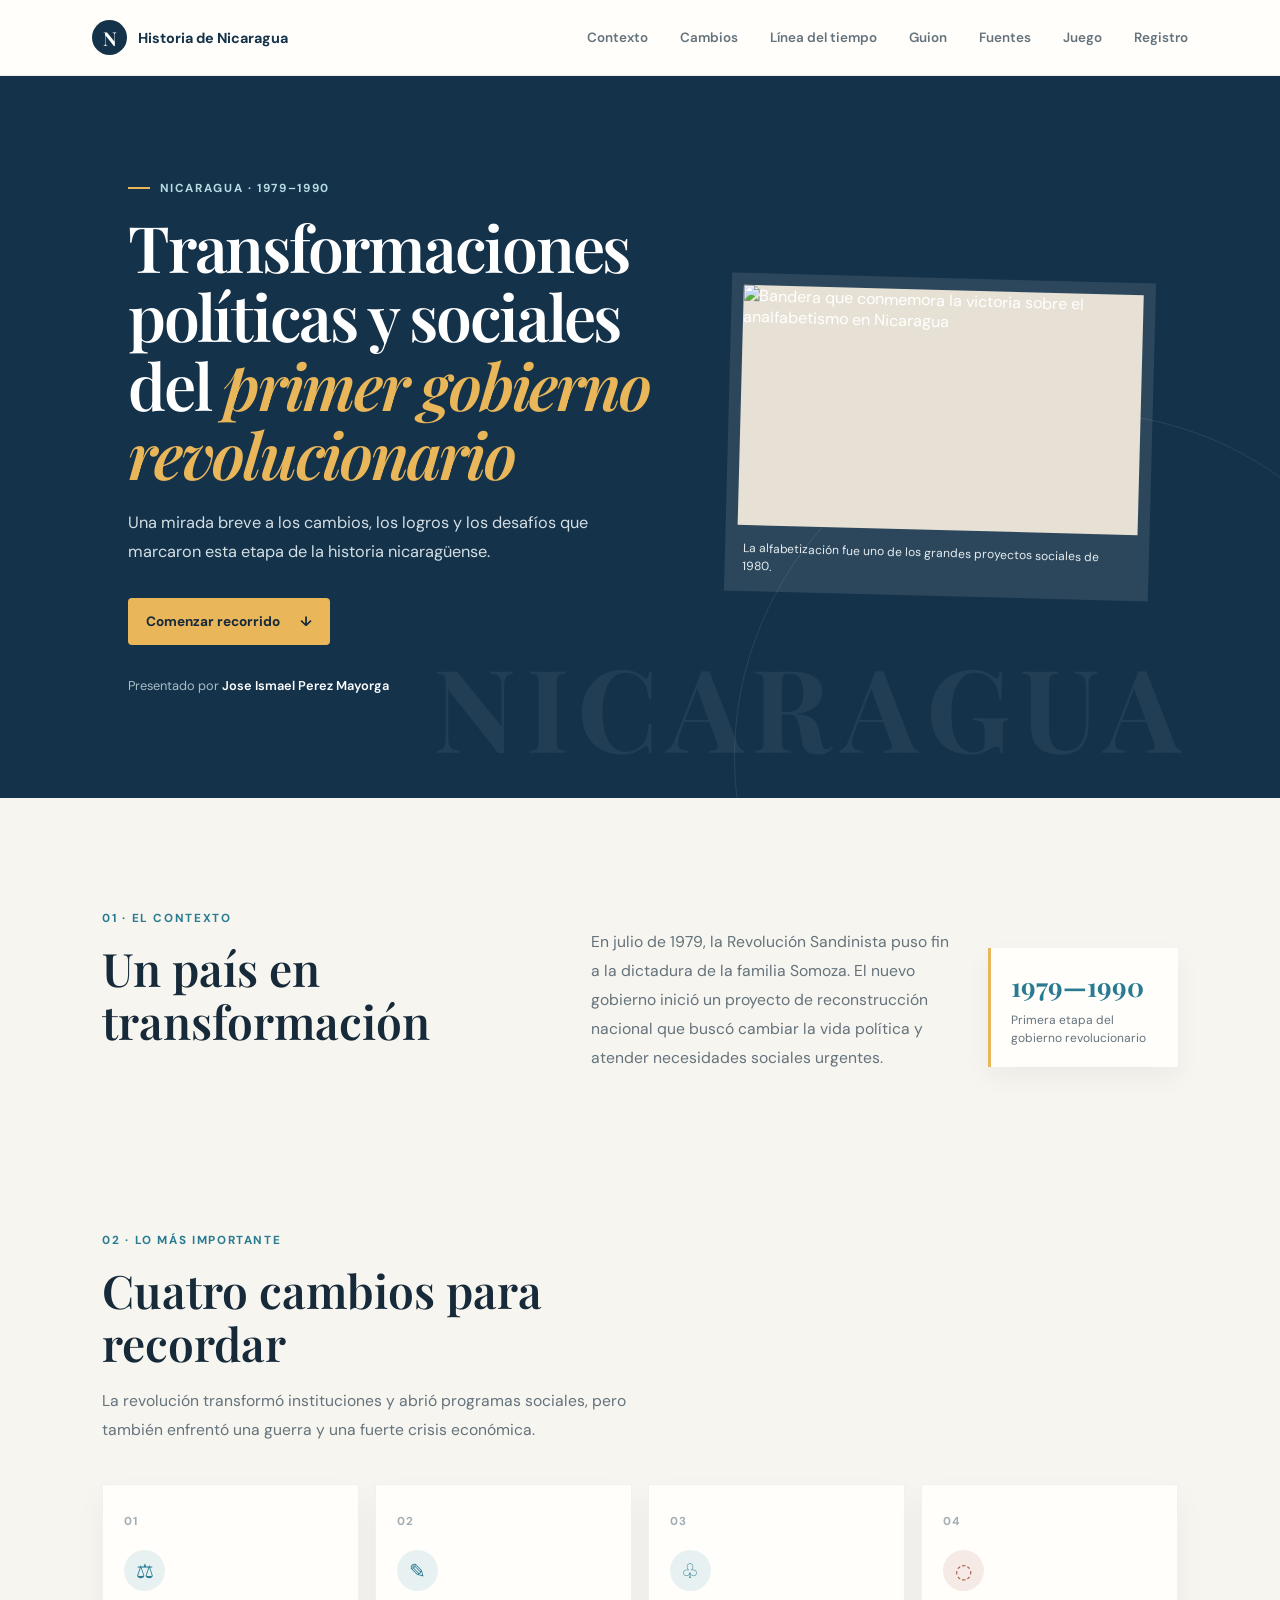
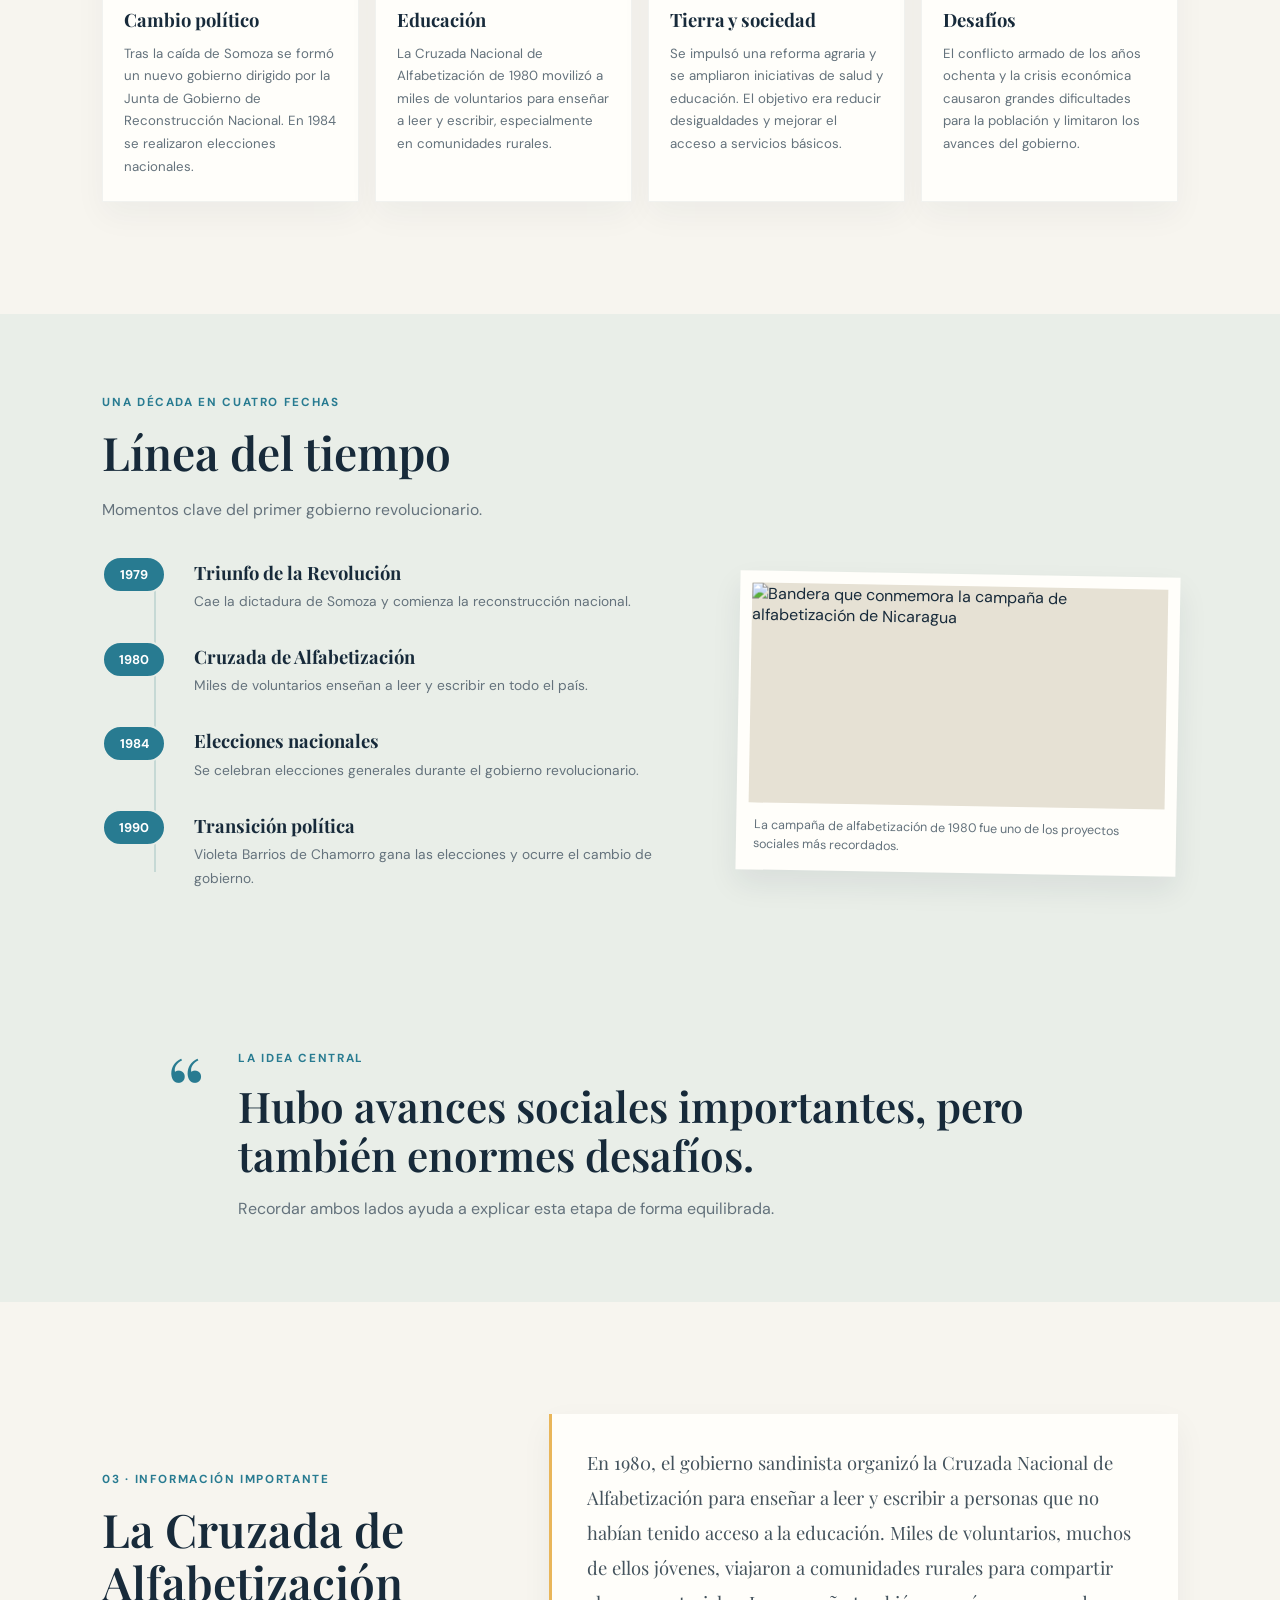
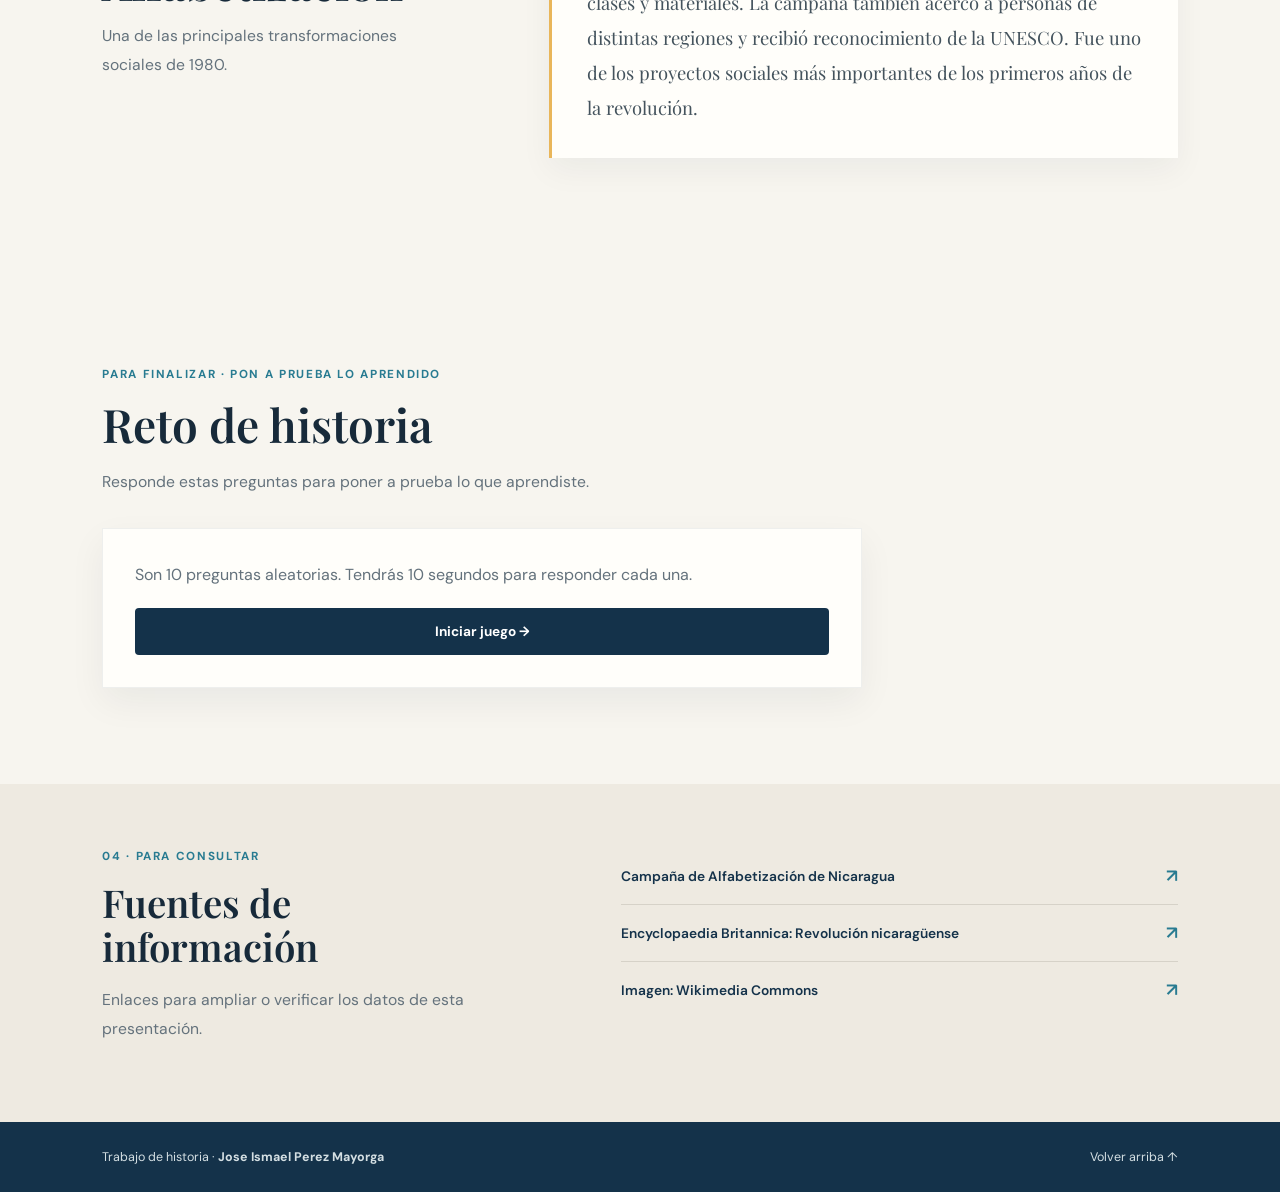
==== commit f010c6bb: "Add quiz start button Co-authored-by: Copilot <223556219+Copilot@users.noreply.github.com>" ====
--- a/index.html
+++ b/index.html
@@ -9,7 +9,7 @@
   <link rel="preconnect" href="https://fonts.gstatic.com" crossorigin>
   <link href="https://fonts.googleapis.com/css2?family=DM+Sans:wght@400;500;600;700&family=Playfair+Display:wght@600;700&display=swap" rel="stylesheet">
   <link rel="stylesheet" href="style.css">
-  <script src="script.js?v=quiz-10-countdown-fix" defer></script>
+  <script src="script.js?v=quiz-start-button" defer></script>
 </head>
 <body>
   <a class="skip-link" href="#contenido">Saltar al contenido</a>
@@ -174,15 +174,21 @@
           <p class="section-lead">Responde estas preguntas para poner a prueba lo que aprendiste.</p>
         </div>
         <div class="quiz-card" id="quizCard">
-          <p class="quiz-progress" id="quizProgress" aria-live="polite"></p>
-          <h3 class="quiz-question" id="quizQuestion"></h3>
-          <div class="quiz-timer" id="quizTimer" role="timer" aria-label="Tiempo restante">
-            <span class="quiz-timer-label" id="quizTimerLabel">10 segundos</span>
-            <span class="quiz-timer-track" aria-hidden="true"><span class="quiz-timer-bar" id="quizTimerBar"></span></span>
+          <div class="quiz-intro" id="quizIntro">
+            <p>Son 10 preguntas aleatorias. Tendrás 10 segundos para responder cada una.</p>
+            <button class="button button-dark" id="quizStart" type="button">Iniciar juego →</button>
           </div>
-          <div class="quiz-options" id="quizOptions"></div>
-          <p class="quiz-feedback" id="quizFeedback" aria-live="polite"></p>
-          <button class="button button-dark quiz-next" id="quizNext" type="button" hidden>Siguiente pregunta →</button>
+          <div id="quizPlayArea" hidden>
+            <p class="quiz-progress" id="quizProgress" aria-live="polite"></p>
+            <h3 class="quiz-question" id="quizQuestion"></h3>
+            <div class="quiz-timer" id="quizTimer" role="timer" aria-label="Tiempo restante">
+              <span class="quiz-timer-label" id="quizTimerLabel">10 segundos</span>
+              <span class="quiz-timer-track" aria-hidden="true"><span class="quiz-timer-bar" id="quizTimerBar"></span></span>
+            </div>
+            <div class="quiz-options" id="quizOptions"></div>
+            <p class="quiz-feedback" id="quizFeedback" aria-live="polite"></p>
+            <button class="button button-dark quiz-next" id="quizNext" type="button" hidden>Siguiente pregunta →</button>
+          </div>
         </div>
       </div>
     </section>
--- a/style.css
+++ b/style.css
@@ -662,6 +662,16 @@
   box-shadow: 0 14px 34px rgba(23, 42, 58, .06);
 }
 
+.quiz-intro p {
+  margin: 0 0 1.25rem;
+  color: var(--muted);
+  line-height: 1.7;
+}
+
+.quiz-intro .button {
+  width: 100%;
+}
+
 .quiz-progress {
   margin-bottom: .8rem;
   color: var(--blue);
